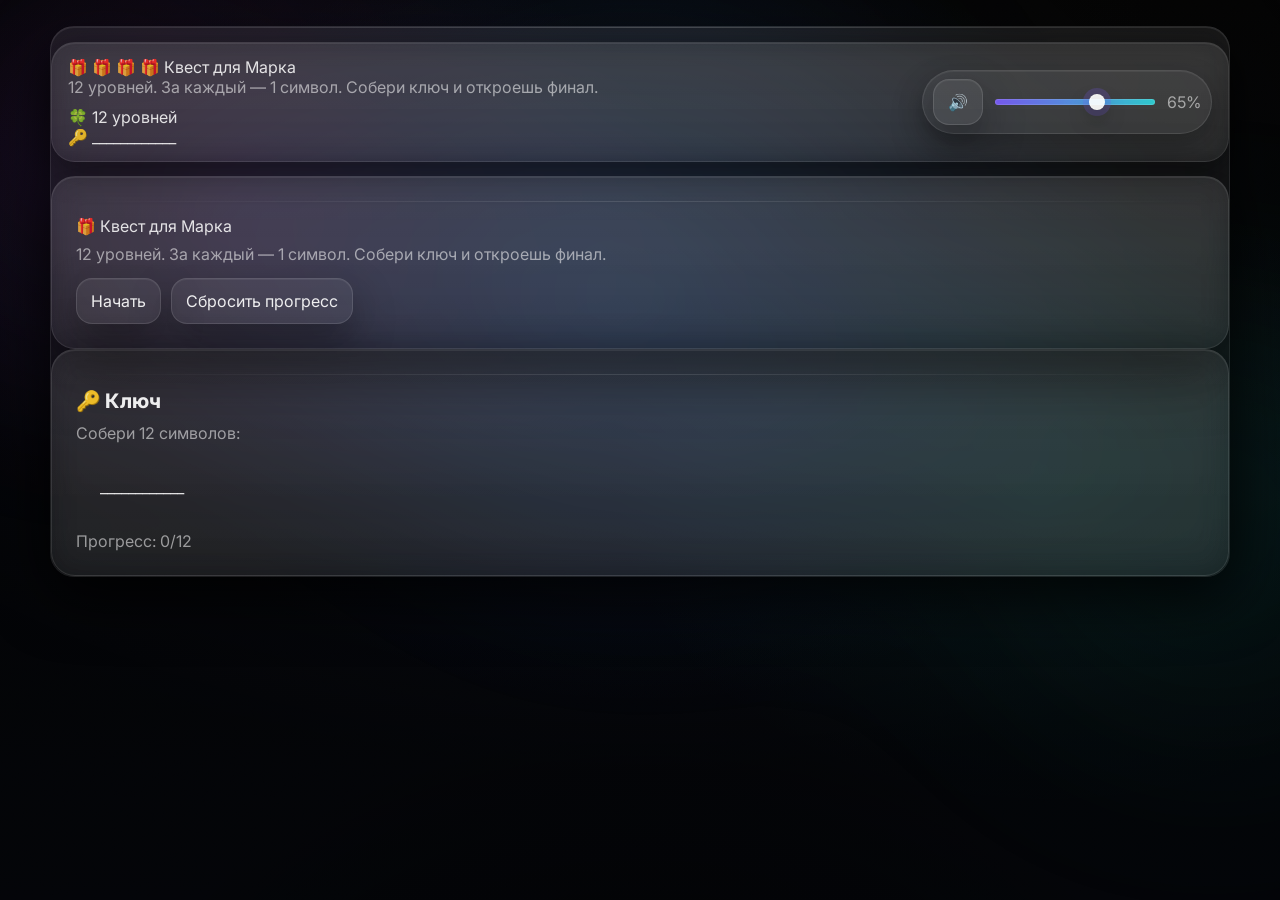
==== docs/index.html @ 975232f4 "123" ====
<!doctype html>
<html lang="ru">
<head>
  <meta charset="utf-8" />
  <meta name="viewport" content="width=device-width, initial-scale=1" />
  <title>Квест для Марка</title>

  <link rel="preconnect" href="https://fonts.gstatic.com" crossorigin>
  <link href="https://fonts.googleapis.com/css2?family=Inter:wght@400;500;600;700;800&display=swap" rel="stylesheet">

  <link rel="stylesheet" href="./game/style.css?v=90" />
</head>

<body>
  <noscript>Нужен JavaScript, чтобы квест работал.</noscript>

  <!-- Background layers -->
  <div class="bg" aria-hidden="true">
    <div class="bg__noise"></div>
    <div class="bg__vignette"></div>
    <div class="bg__glow"></div>
  </div>

  <main class="shell">
    <div id="app"></div>
  </main>

  <!-- IMPORTANT: data.js BEFORE app.js -->
  <script src="./game/data.js?v=90"></script>
  <script src="./game/app.js?v=90"></script>
</body>
</html>
---- docs/game/style.css ----
/* =========================================
   MARK QUEST — Premium UI (Dark cinematic + glass)
   No frameworks. Designed to be resilient to markup differences.
   ========================================= */

/* ---------- CSS Reset (lightweight) ---------- */
*,
*::before,
*::after { box-sizing: border-box; }

html, body { height: 100%; }
body {
  margin: 0;
  font-family: Inter, system-ui, -apple-system, Segoe UI, Roboto, Arial, sans-serif;
  color: rgba(255,255,255,.86);
  background: #070A12;
  -webkit-font-smoothing: antialiased;
  -moz-osx-font-smoothing: grayscale;
}

/* ---------- Theme tokens ---------- */
:root{
  /* background */
  --bg-0:#070A12;
  --bg-1:#0A0F1E;
  --bg-2:#0B1327;

  /* glass */
  --glass: rgba(255,255,255,.06);
  --glass-strong: rgba(255,255,255,.09);
  --stroke: rgba(255,255,255,.12);
  --stroke-soft: rgba(255,255,255,.08);

  /* text */
  --t-1: rgba(255,255,255,.92);
  --t-2: rgba(255,255,255,.70);
  --t-3: rgba(255,255,255,.55);

  /* accents */
  --a-1: #7C5CFF;
  --a-2: #2DE2E6;
  --a-3: #FF4D8D;
  --a-warm:#FFB86B;

  /* shadows */
  --shadow-1: 0 18px 60px rgba(0,0,0,.55);
  --shadow-2: 0 10px 30px rgba(0,0,0,.40);
  --shadow-in: inset 0 1px 0 rgba(255,255,255,.08);

  /* radii & spacing */
  --r-lg: 24px;
  --r-md: 18px;
  --r-sm: 14px;
  --pad: 24px;
  --gap: 18px;

  /* motion */
  --e: cubic-bezier(.2,.85,.2,1);
  --fade: 220ms;
  --slide: 280ms;

  /* cursor aura (filled by JS, fallback center) */
  --mx: 50%;
  --my: 35%;
}

/* ---------- Background layers ---------- */
/* If you already have .bg, .bg__noise, .bg__vignette, .bg__glow — it will look premium. */
.bg{
  position: fixed;
  inset: 0;
  z-index: -2;
  overflow: hidden;
  background:
    radial-gradient(1200px 700px at 20% 10%, rgba(124,92,255,.18), transparent 60%),
    radial-gradient(900px 600px at 80% 25%, rgba(45,226,230,.14), transparent 62%),
    radial-gradient(1100px 700px at 45% 110%, rgba(255,77,141,.10), transparent 55%),
    linear-gradient(180deg, var(--bg-0), var(--bg-2));
}

.bg__glow{
  position: absolute;
  inset: -20%;
  background:
    radial-gradient(900px 650px at var(--mx) var(--my),
      rgba(124,92,255,.22),
      rgba(45,226,230,.11) 35%,
      transparent 65%);
  filter: blur(18px);
  opacity: .75;
  transform: translate3d(0,0,0);
  transition: opacity 200ms var(--e);
}

.bg__vignette{
  position: absolute;
  inset: 0;
  background:
    radial-gradient(1200px 700px at 50% 20%, transparent 35%, rgba(0,0,0,.55) 85%),
    radial-gradient(900px 600px at 50% 120%, rgba(0,0,0,.50), transparent 60%);
  pointer-events: none;
}

.bg__noise{
  position: absolute;
  inset: 0;
  opacity: .07;
  mix-blend-mode: overlay;
  pointer-events: none;
  background-image: url("data:image/svg+xml,%3Csvg xmlns='http://www.w3.org/2000/svg' width='140' height='140'%3E%3Cfilter id='n'%3E%3CfeTurbulence type='fractalNoise' baseFrequency='.9' numOctaves='3' stitchTiles='stitch'/%3E%3C/filter%3E%3Crect width='140' height='140' filter='url(%23n)' opacity='.8'/%3E%3C/svg%3E");
}

/* ---------- Layout helpers ---------- */
a { color: inherit; text-decoration: none; }
img, video { max-width: 100%; display: block; }
button, input, textarea { font: inherit; color: inherit; }

.container, .app, main{
  width: min(1180px, calc(100% - 32px));
  margin: 0 auto;
  padding: 26px 0 36px;
}

/* ---------- Topbar ---------- */
/* Works if you have .topbar or header. */
.topbar, header.topbar, header{
  display: flex;
  align-items: center;
  justify-content: space-between;
  gap: 14px;
  padding: 14px 16px;
  border-radius: var(--r-lg);
  background: linear-gradient(180deg, rgba(255,255,255,.07), rgba(255,255,255,.04));
  border: 1px solid var(--stroke-soft);
  box-shadow: var(--shadow-2), var(--shadow-in);
  backdrop-filter: blur(14px);
  -webkit-backdrop-filter: blur(14px);
}

.brand, .titleblock{
  display: grid;
  gap: 2px;
  min-width: 0;
}

.brand__title, .title, h1{
  margin: 0;
  font-size: 16px;
  letter-spacing: .2px;
  font-weight: 700;
  color: var(--t-1);
  white-space: nowrap;
  overflow: hidden;
  text-overflow: ellipsis;
}

.brand__subtitle, .subtitle{
  margin: 0;
  font-size: 12.5px;
  font-weight: 500;
  color: var(--t-2);
  white-space: nowrap;
  overflow: hidden;
  text-overflow: ellipsis;
}

/* compact volume control right side */
.volume, .audio, .sound, .volume-control{
  display: flex;
  align-items: center;
  gap: 10px;
  padding: 8px 10px;
  border-radius: 999px;
  background: rgba(255,255,255,.05);
  border: 1px solid rgba(255,255,255,.10);
  box-shadow: 0 10px 25px rgba(0,0,0,.25), inset 0 1px 0 rgba(255,255,255,.06);
}

.volume label, .volume .label, .volume-control .label{
  font-size: 12px;
  color: var(--t-3);
}

input[type="range"]{
  -webkit-appearance: none;
  width: 160px;
  height: 18px;
  background: transparent;
  outline: none;
}
input[type="range"]::-webkit-slider-runnable-track{
  height: 6px;
  border-radius: 999px;
  background:
    linear-gradient(90deg, rgba(124,92,255,.9), rgba(45,226,230,.85));
  box-shadow: inset 0 0 0 1px rgba(255,255,255,.12);
}
input[type="range"]::-webkit-slider-thumb{
  -webkit-appearance: none;
  width: 16px; height: 16px;
  margin-top: -5px;
  border-radius: 50%;
  background: rgba(255,255,255,.92);
  box-shadow:
    0 10px 20px rgba(0,0,0,.35),
    0 0 0 6px rgba(124,92,255,.20);
  border: 1px solid rgba(255,255,255,.35);
  transition: transform 140ms var(--e);
}
input[type="range"]:active::-webkit-slider-thumb{ transform: scale(1.06); }

input[type="range"]::-moz-range-track{
  height: 6px; border-radius: 999px;
  background: linear-gradient(90deg, rgba(124,92,255,.9), rgba(45,226,230,.85));
  box-shadow: inset 0 0 0 1px rgba(255,255,255,.12);
}
input[type="range"]::-moz-range-thumb{
  width: 16px; height: 16px; border-radius: 50%;
  background: rgba(255,255,255,.92);
  border: 1px solid rgba(255,255,255,.35);
  box-shadow: 0 10px 20px rgba(0,0,0,.35), 0 0 0 6px rgba(124,92,255,.20);
}

/* ---------- Premium progress bar ---------- */
.progress, .progress-wrap{
  margin-top: 14px;
  padding: 12px 14px;
  border-radius: var(--r-lg);
  background: rgba(255,255,255,.04);
  border: 1px solid rgba(255,255,255,.09);
  backdrop-filter: blur(12px);
  -webkit-backdrop-filter: blur(12px);
  box-shadow: 0 18px 50px rgba(0,0,0,.35);
}

.progress__row, .progress-row{
  display: flex;
  justify-content: space-between;
  align-items: center;
  gap: 12px;
  margin-bottom: 10px;
}
.progress__label, .progress-label{
  font-size: 12.5px;
  color: var(--t-2);
  font-weight: 600;
}
.progress__meta, .progress-meta{
  font-size: 12px;
  color: var(--t-3);
}

.progress__bar, .bar, .progressbar{
  height: 12px;
  border-radius: 999px;
  background: rgba(255,255,255,.06);
  border: 1px solid rgba(255,255,255,.10);
  overflow: hidden;
  position: relative;
  box-shadow: inset 0 1px 0 rgba(255,255,255,.06);
}

/* if your JS sets width on .progress__fill / .fill — it will glow */
.progress__fill, .fill, .progressbar > span{
  height: 100%;
  width: 0%;
  border-radius: 999px;
  background: linear-gradient(90deg, rgba(124,92,255,.95), rgba(45,226,230,.90), rgba(255,77,141,.75));
  box-shadow: 0 10px 28px rgba(124,92,255,.25);
  position: relative;
  transition: width 420ms var(--e);
}
.progress__fill::after, .fill::after, .progressbar > span::after{
  content:"";
  position: absolute;
  inset: -40% -25%;
  background:
    radial-gradient(260px 40px at 30% 50%, rgba(255,255,255,.35), transparent 70%),
    linear-gradient(90deg, transparent, rgba(255,255,255,.22), transparent);
  transform: translateX(-35%);
  animation: shimmer 2.4s var(--e) infinite;
  opacity: .55;
}
@keyframes shimmer{
  0%{ transform: translateX(-55%); }
  60%{ transform: translateX(55%); }
  100%{ transform: translateX(55%); }
}

/* ---------- Main grid ---------- */
.grid, .layout, .content{
  margin-top: 18px;
  display: grid;
  grid-template-columns: 1.6fr .9fr;
  gap: var(--gap);
  align-items: start;
}

/* mobile stack */
@media (max-width: 900px){
  .grid, .layout, .content{
    grid-template-columns: 1fr;
  }
  input[type="range"]{ width: 140px; }
}

/* ---------- Glass cards ---------- */
.card, .panel, .box, .screen, section, article{
  border-radius: var(--r-lg);
  background: linear-gradient(180deg, rgba(255,255,255,.08), rgba(255,255,255,.04));
  border: 1px solid rgba(255,255,255,.10);
  box-shadow: var(--shadow-1), var(--shadow-in);
  backdrop-filter: blur(16px);
  -webkit-backdrop-filter: blur(16px);
}

.card{ padding: var(--pad); }
.panel{ padding: var(--pad); }
.box{ padding: var(--pad); }

/* subtle top highlight line */
.card::before, .panel::before, .box::before, .screen::before{
  content:"";
  display:block;
  height: 1px;
  width: 100%;
  border-radius: 999px;
  background: linear-gradient(90deg, transparent, rgba(255,255,255,.22), transparent);
  opacity: .55;
  margin-bottom: 14px;
}

/* ---------- Typography ---------- */
h2, .h2{
  margin: 0 0 10px;
  font-size: 20px;
  letter-spacing: .2px;
  font-weight: 750;
  color: var(--t-1);
}
h3, .h3{
  margin: 0 0 10px;
  font-size: 16px;
  letter-spacing: .15px;
  font-weight: 700;
  color: var(--t-1);
}
p, .text, .desc, .description{
  margin: 0 0 12px;
  color: var(--t-2);
  line-height: 1.55;
  font-size: 14px;
}
small, .muted{
  color: var(--t-3);
}

/* Ensure task description is visually on top */
.task-desc, .level-desc, .question, .prompt{
  margin-bottom: 16px;
}

/* ---------- Inputs ---------- */
input[type="text"],
input[type="password"],
input[type="email"],
textarea{
  width: 100%;
  border-radius: 14px;
  padding: 12px 14px;
  background: rgba(0,0,0,.25);
  border: 1px solid rgba(255,255,255,.12);
  outline: none;
  box-shadow: inset 0 1px 0 rgba(255,255,255,.06);
  color: var(--t-1);
  transition: border-color 160ms var(--e), transform 160ms var(--e), box-shadow 160ms var(--e);
}
textarea{ min-height: 110px; resize: vertical; }

input::placeholder, textarea::placeholder{ color: rgba(255,255,255,.40); }

input:focus, textarea:focus{
  border-color: rgba(124,92,255,.55);
  box-shadow:
    0 0 0 4px rgba(124,92,255,.14),
    inset 0 1px 0 rgba(255,255,255,.06);
}

/* ---------- Buttons ---------- */
button, .btn, .button{
  border: 0;
  cursor: pointer;
  user-select: none;
  border-radius: 16px;
  padding: 12px 14px;
  background: rgba(255,255,255,.06);
  color: var(--t-1);
  border: 1px solid rgba(255,255,255,.12);
  box-shadow: 0 18px 40px rgba(0,0,0,.35), inset 0 1px 0 rgba(255,255,255,.06);
  transition: transform 140ms var(--e), box-shadow 180ms var(--e), border-color 180ms var(--e), background 180ms var(--e);
}

button:hover, .btn:hover, .button:hover{
  transform: translateY(-1px);
  border-color: rgba(255,255,255,.18);
  box-shadow:
    0 22px 55px rgba(0,0,0,.42),
    0 0 0 6px rgba(45,226,230,.07),
    inset 0 1px 0 rgba(255,255,255,.07);
}

button:active, .btn:active, .button:active{
  transform: translateY(0px) scale(.99);
  box-shadow: 0 16px 38px rgba(0,0,0,.35), inset 0 1px 0 rgba(255,255,255,.05);
}

.btn-primary, button.primary, .primary{
  background: linear-gradient(90deg, rgba(124,92,255,.95), rgba(45,226,230,.85));
  border-color: rgba(255,255,255,.16);
  box-shadow:
    0 24px 55px rgba(124,92,255,.20),
    0 18px 45px rgba(0,0,0,.40),
    inset 0 1px 0 rgba(255,255,255,.10);
}
.btn-primary:hover, button.primary:hover, .primary:hover{
  box-shadow:
    0 26px 70px rgba(124,92,255,.24),
    0 0 0 7px rgba(124,92,255,.10),
    inset 0 1px 0 rgba(255,255,255,.11);
}

.btn-danger, .danger{
  background: rgba(255,77,141,.16);
  border-color: rgba(255,77,141,.30);
}

.btn-ghost, .ghost{
  background: transparent;
  border-color: rgba(255,255,255,.12);
}

/* Button groups / answer options */
.options, .answers, .choices{
  display: grid;
  gap: 10px;
  margin-top: 12px;
}
@media (min-width: 901px){
  .options.cols-2, .answers.cols-2, .choices.cols-2{ grid-template-columns: 1fr 1fr; }
}

/* ---------- Key card (right on desktop, bottom on mobile) ---------- */
.key, .keycard, .key-card, aside{
  padding: var(--pad);
}

.key__title, .key-title{
  display:flex;
  align-items:center;
  justify-content:space-between;
  gap: 10px;
  margin: 0 0 10px;
}

.key__value, .key-value, .keycode{
  font-family: ui-monospace, SFMono-Regular, Menlo, Monaco, Consolas, "Liberation Mono", monospace;
  letter-spacing: .25em;
  font-weight: 800;
  font-size: 18px;
  color: rgba(255,255,255,.88);
  padding: 14px 14px;
  border-radius: 16px;
  background: rgba(0,0,0,.22);
  border: 1px solid rgba(255,255,255,.10);
  box-shadow: inset 0 1px 0 rgba(255,255,255,.06);
  overflow-wrap: anywhere;
}

.key__hint, .key-hint{
  margin-top: 10px;
  color: var(--t-3);
  font-size: 12.5px;
  line-height: 1.5;
}

/* ---------- Video level card ---------- */
.video-wrap, .video-card, .video-level, .player{
  padding: var(--pad);
}

video{
  width: 100%;
  border-radius: 18px;
  background: rgba(0,0,0,.35);
  border: 1px solid rgba(255,255,255,.10);
  box-shadow: 0 22px 60px rgba(0,0,0,.55);
  outline: none;
}

/* Nice “frame” around embedded player */
.video-frame{
  border-radius: 22px;
  padding: 12px;
  background:
    linear-gradient(180deg, rgba(255,255,255,.08), rgba(255,255,255,.04));
  border: 1px solid rgba(255,255,255,.10);
  box-shadow: 0 26px 70px rgba(0,0,0,.55), inset 0 1px 0 rgba(255,255,255,.08);
}
.video-frame video{ border-radius: 16px; }

/* ---------- Screen transitions (fade + slide) ---------- */
/*
  Recommended: put current level content inside an element with class .screen (or add it).
  When switching, toggle:
  - add .is-leaving to current screen
  - add .is-entering to next screen (remove after render)
*/
.screen{
  will-change: transform, opacity, filter;
  transform: translateY(0);
  opacity: 1;
  filter: blur(0px);
  transition:
    opacity var(--fade) var(--e),
    transform var(--slide) var(--e),
    filter var(--fade) var(--e);
}

.screen.is-leaving{
  opacity: 0;
  transform: translateY(8px);
  filter: blur(6px);
  pointer-events: none;
}

.screen.is-entering{
  opacity: 0;
  transform: translateY(10px);
  filter: blur(7px);
}

.screen.is-entering.is-ready{
  opacity: 1;
  transform: translateY(0);
  filter: blur(0);
}

/* ---------- Inline toasts / errors ---------- */
.error, .wrong, .alert-error{
  margin-top: 12px;
  padding: 12px 14px;
  border-radius: 16px;
  background: rgba(255,77,141,.12);
  border: 1px solid rgba(255,77,141,.28);
  color: rgba(255,255,255,.86);
}

.success, .ok, .alert-ok{
  margin-top: 12px;
  padding: 12px 14px;
  border-radius: 16px;
  background: rgba(45,226,230,.10);
  border: 1px solid rgba(45,226,230,.22);
  color: rgba(255,255,255,.86);
}

/* ---------- Footer-ish small text ---------- */
.footer, .note{
  margin-top: 14px;
  color: var(--t-3);
  font-size: 12px;
}

/* ---------- Accessibility: reduced motion ---------- */
@media (prefers-reduced-motion: reduce){
  * { animation: none !important; transition: none !important; scroll-behavior: auto !important; }
  .bg__glow{ opacity: .55; }
}

/* ---------- Small polish: focus rings ---------- */
:focus-visible{
  outline: none;
  box-shadow: 0 0 0 4px rgba(124,92,255,.18);
  border-radius: 12px;
}

/* ---------- Mobile tightening ---------- */
@media (max-width: 520px){
  .container, .app, main{
    width: min(1180px, calc(100% - 22px));
    padding: 18px 0 28px;
  }
  .topbar, header.topbar, header{
    padding: 12px 12px;
  }
  .card, .panel, .box{ padding: 18px; }
  .key__value, .key-value, .keycode{ font-size: 16px; letter-spacing: .22em; }
  input[type="range"]{ width: 120px; }
}
/* === STATIC aura (no mouse follow) === */
:root{
  /* можно вообще удалить --mx/--my если где-то были */
  --mx: 50%;
  --my: 35%;
}

.bg__glow{
  position: absolute;
  inset: -20%;
  /* статичные “пятна” как в фигме: blue/purple/teal */
  background:
    radial-gradient(600px 600px at 50% 35%, rgba(59,130,246,.22), transparent 60%),
    radial-gradient(520px 520px at 20% 25%, rgba(168,85,247,.14), transparent 62%),
    radial-gradient(520px 520px at 82% 55%, rgba(45,212,191,.14), transparent 62%);
  filter: blur(120px);
  opacity: .65;
  transform: translate3d(0,0,0);
  transition: opacity 200ms ease;
}
body{ background:#050505; }
.bg{
  background:
    radial-gradient(900px 650px at 50% 35%, rgba(59,130,246,.12), transparent 60%),
    radial-gradient(700px 500px at 20% 25%, rgba(168,85,247,.10), transparent 62%),
    radial-gradient(700px 500px at 82% 55%, rgba(45,212,191,.10), transparent 62%),
    linear-gradient(180deg, #050505, #070A12);
}
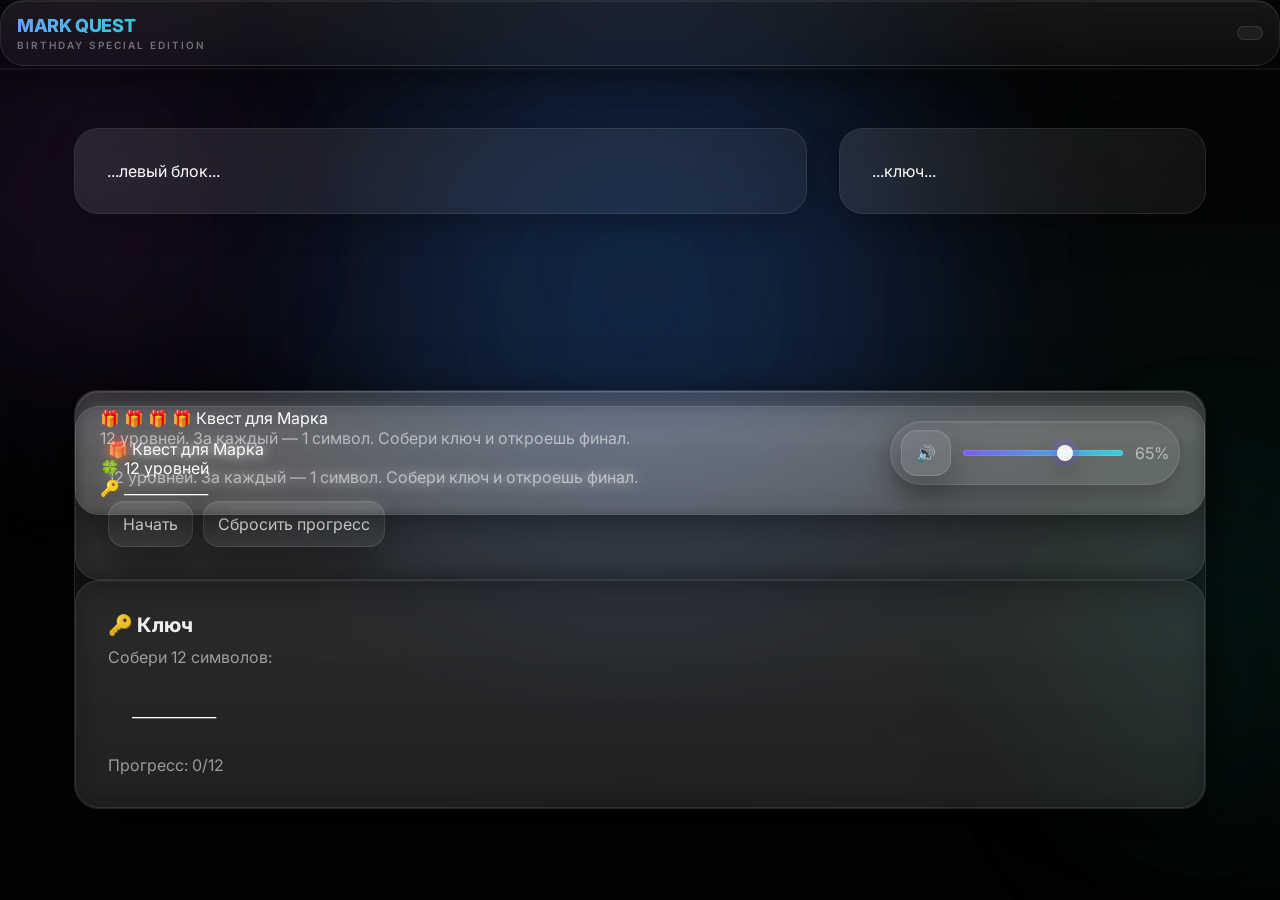
==== commit 24153294: "3" ====
--- a/docs/index.html
+++ b/docs/index.html
@@ -13,10 +13,36 @@
 
 <body>
   <noscript>Нужен JavaScript, чтобы квест работал.</noscript>
+  
+  <header class="topbar">
+  <div class="brand">
+    <div class="brand-title">MARK QUEST</div>
+    <div class="brand-subtitle">Birthday Special Edition</div>
+  </div>
+
+  <div class="volume-pill">
+    <!-- твоя кнопка mute -->
+    <!-- твой range -->
+  </div>
+</header>
+
+<div class="progress-line">
+  <div class="fill" style="width: 0%"></div>
+</div>
+
+
+<main>
+  <div class="layout-grid">
+    <section class="glass-card"> ...левый блок... </section>
+    <aside class="glass-card"> ...ключ... </aside>
+  </div>
+</main>
+
 
   <!-- Background layers -->
   <div class="bg" aria-hidden="true">
     <div class="bg__noise"></div>
+	<div class="bg" aria-hidden="true"></div>
     <div class="bg__vignette"></div>
     <div class="bg__glow"></div>
   </div>
@@ -30,3 +56,4 @@
   <script src="./game/app.js?v=90"></script>
 </body>
 </html>
+
--- a/docs/game/style.css
+++ b/docs/game/style.css
@@ -625,3 +625,274 @@
     radial-gradient(700px 500px at 82% 55%, rgba(45,212,191,.10), transparent 62%),
     linear-gradient(180deg, #050505, #070A12);
 }
+/* ================================
+   FIGMA ZIP LOOK (exact vibe)
+   Static aura + fixed topbar + glass cards
+   ================================ */
+
+:root{
+  --bg:#050505;
+  --w05: rgba(255,255,255,.05);
+  --w10: rgba(255,255,255,.10);
+  --w20: rgba(255,255,255,.20);
+  --txt40: rgba(255,255,255,.40);
+  --txt60: rgba(255,255,255,.60);
+
+  --blue: rgba(59,130,246,1);   /* #3b82f6 */
+  --teal: rgba(45,212,191,1);   /* #2dd4bf */
+  --purple: rgba(168,85,247,1); /* #a855f7 */
+}
+
+html, body{ height:100%; }
+body{
+  margin:0;
+  font-family: Inter, system-ui, -apple-system, Segoe UI, Roboto, Arial, sans-serif;
+  background: var(--bg);
+  color:#fff;
+}
+
+/* --- Static Aura Background (NO mouse follow) --- */
+.bg, .aura-bg{
+  position: fixed;
+  inset: 0;
+  z-index: -10;
+  overflow: hidden;
+  background: var(--bg);
+}
+
+.bg::before, .aura-bg::before{
+  content:"";
+  position:absolute;
+  left:50%;
+  top:35%;
+  width:600px;
+  height:600px;
+  border-radius:9999px;
+  transform: translate(-50%,-50%);
+  background: rgba(59,130,246,.20);
+  filter: blur(120px);
+  opacity:.50;
+}
+
+.bg::after, .aura-bg::after{
+  content:"";
+  position:absolute;
+  inset:0;
+  background:
+    radial-gradient(380px 380px at 0% 25%, rgba(168,85,247,.10), transparent 65%),
+    radial-gradient(380px 380px at 100% 75%, rgba(45,212,191,.10), transparent 65%);
+  filter: blur(100px);
+}
+
+/* --- Fixed Topbar like ZIP --- */
+.topbar{
+  position: fixed;
+  top:0; left:0; right:0;
+  z-index: 50;
+  padding: 16px 24px;
+  display:flex;
+  align-items:center;
+  justify-content:space-between;
+  backdrop-filter: blur(6px);
+  -webkit-backdrop-filter: blur(6px);
+  border-bottom: 1px solid rgba(255,255,255,.05);
+}
+
+.brand{
+  display:flex;
+  flex-direction:column;
+  gap:3px;
+}
+
+.brand-title{
+  font-size: 18px;
+  font-weight: 800;
+  letter-spacing: -0.02em;
+  background: linear-gradient(90deg, rgba(96,165,250,1), rgba(45,212,191,1));
+  -webkit-background-clip:text;
+  background-clip:text;
+  color: transparent;
+}
+
+.brand-subtitle{
+  font-size: 10px;
+  text-transform: uppercase;
+  letter-spacing: .2em;
+  font-weight: 600;
+  color: var(--txt40);
+}
+
+/* volume pill */
+.volume-pill{
+  display:flex;
+  align-items:center;
+  gap:12px;
+  padding: 6px 12px;
+  border-radius: 9999px;
+  background: var(--w05);
+  border: 1px solid var(--w10);
+}
+
+.volume-pill button{
+  background: transparent;
+  border:0;
+  color:#fff;
+  opacity:.85;
+  cursor:pointer;
+  transition: color 180ms ease, opacity 180ms ease;
+}
+.volume-pill button:hover{ color: rgba(96,165,250,1); opacity:1; }
+
+.volume-pill input[type="range"]{
+  width: 64px;
+  height: 4px;
+  appearance: none;
+  background: rgba(255,255,255,.20);
+  border-radius: 999px;
+  outline: none;
+}
+.volume-pill input[type="range"]::-webkit-slider-thumb{
+  appearance:none;
+  width: 12px; height: 12px;
+  border-radius: 50%;
+  background: rgba(59,130,246,1);
+  cursor:pointer;
+}
+.volume-pill input[type="range"]::-moz-range-thumb{
+  width: 12px; height: 12px;
+  border-radius: 50%;
+  background: rgba(59,130,246,1);
+  border:0;
+  cursor:pointer;
+}
+
+/* --- Thin Progress Line like ZIP --- */
+.progress-line{
+  position: fixed;
+  top: 68px; left:0; right:0;
+  z-index: 50;
+  height: 2px;
+  background: rgba(255,255,255,.05);
+  overflow:hidden;
+}
+.progress-line .fill{
+  height: 100%;
+  width: 0%;
+  background: linear-gradient(90deg, rgba(59,130,246,1), rgba(45,212,191,1), rgba(168,85,247,1));
+  position: relative;
+  transition: width 450ms ease;
+}
+.progress-line .fill::after{
+  content:"";
+  position:absolute;
+  inset:0;
+  background: rgba(255,255,255,.30);
+  animation: pulse 1.2s ease-in-out infinite;
+  opacity:.35;
+}
+@keyframes pulse{
+  0%,100%{ opacity:.20; }
+  50%{ opacity:.45; }
+}
+
+/* --- Main spacing like ZIP --- */
+main, .main{
+  padding-top: 128px; /* pt-32 */
+  padding-bottom: 48px;
+  padding-left: 24px;
+  padding-right: 24px;
+  max-width: 1280px; /* max-w-7xl */
+  margin: 0 auto;
+}
+
+/* --- Layout grid like ZIP (1 col -> 3 cols) --- */
+.layout-grid{
+  display:grid;
+  grid-template-columns: 1fr;
+  gap: 32px;
+}
+@media (min-width: 1024px){
+  .layout-grid{ grid-template-columns: 2fr 1fr; }
+}
+
+/* --- GlassCard exact --- */
+.glass-card, .card{
+  position: relative;
+  overflow: hidden;
+  border-radius: 24px; /* rounded-2xl */
+  border: 1px solid rgba(255,255,255,.10);
+  background: rgba(255,255,255,.05);
+  backdrop-filter: blur(12px);
+  -webkit-backdrop-filter: blur(12px);
+  box-shadow: 0 8px 32px 0 rgba(0,0,0,.30);
+  padding: 32px;
+}
+.glass-card::before, .card::before{
+  content:"";
+  position:absolute;
+  inset:0;
+  background: linear-gradient(135deg, rgba(255,255,255,.05), transparent);
+  pointer-events:none;
+}
+.glass-card > * , .card > *{ position: relative; z-index:1; }
+
+/* --- Title chips / dots row --- */
+.level-kicker{
+  font-size: 12px;
+  font-weight: 700;
+  letter-spacing: .2em;
+  text-transform: uppercase;
+  color: rgba(96,165,250,1);
+}
+.dots{
+  display:flex;
+  gap:4px;
+}
+.dots .dot{
+  width:6px; height:6px;
+  border-radius: 999px;
+  background: rgba(255,255,255,.10);
+}
+.dots .dot.is-active{ background: rgba(59,130,246,1); }
+
+/* --- ZIP button style (white, premium) --- */
+.btn-white{
+  position: relative;
+  padding: 16px 32px;
+  border-radius: 20px;
+  background: #fff;
+  color: #000;
+  font-weight: 800;
+  border: 0;
+  cursor: pointer;
+  overflow:hidden;
+  transition: transform 160ms ease, box-shadow 160ms ease;
+  box-shadow: 0 20px 40px -15px rgba(255,255,255,.30);
+}
+.btn-white:hover{ transform: scale(1.05); }
+.btn-white:active{ transform: scale(.95); }
+.btn-white::after{
+  content:"";
+  position:absolute; inset:0;
+  background: linear-gradient(90deg, rgba(219,234,254,1), rgba(255,255,255,1));
+  opacity: 0;
+  transition: opacity 160ms ease;
+}
+.btn-white:hover::after{ opacity: 1; }
+.btn-white > span{ position: relative; z-index: 1; }
+
+/* --- Video frame vibe --- */
+.video-box{
+  position: relative;
+  aspect-ratio: 16/9;
+  border-radius: 12px;
+  overflow: hidden;
+  background: rgba(0,0,0,.40);
+  border: 1px solid rgba(255,255,255,.05);
+}
+.video-box video{
+  width:100%;
+  height:100%;
+  display:block;
+  outline:none;
+}
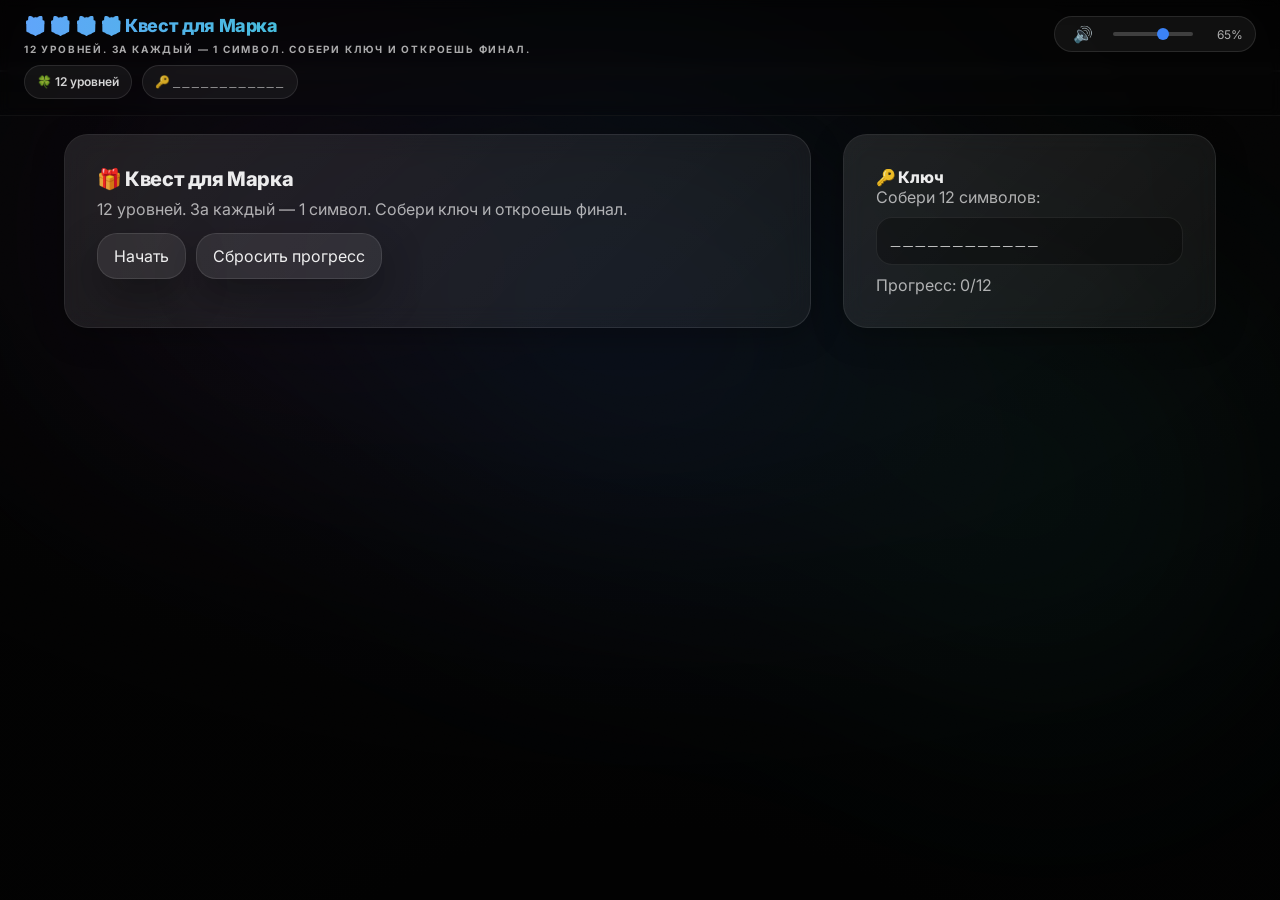
==== commit d5373e30: "54" ====
--- a/docs/index.html
+++ b/docs/index.html
@@ -8,41 +8,16 @@
   <link rel="preconnect" href="https://fonts.gstatic.com" crossorigin>
   <link href="https://fonts.googleapis.com/css2?family=Inter:wght@400;500;600;700;800&display=swap" rel="stylesheet">
 
-  <link rel="stylesheet" href="./game/style.css?v=90" />
+  <!-- bump version to bust cache -->
+  <link rel="stylesheet" href="./game/style.css?v=91" />
 </head>
 
 <body>
   <noscript>Нужен JavaScript, чтобы квест работал.</noscript>
-  
-  <header class="topbar">
-  <div class="brand">
-    <div class="brand-title">MARK QUEST</div>
-    <div class="brand-subtitle">Birthday Special Edition</div>
-  </div>
-
-  <div class="volume-pill">
-    <!-- твоя кнопка mute -->
-    <!-- твой range -->
-  </div>
-</header>
-
-<div class="progress-line">
-  <div class="fill" style="width: 0%"></div>
-</div>
-
-
-<main>
-  <div class="layout-grid">
-    <section class="glass-card"> ...левый блок... </section>
-    <aside class="glass-card"> ...ключ... </aside>
-  </div>
-</main>
-
 
   <!-- Background layers -->
   <div class="bg" aria-hidden="true">
     <div class="bg__noise"></div>
-	<div class="bg" aria-hidden="true"></div>
     <div class="bg__vignette"></div>
     <div class="bg__glow"></div>
   </div>
@@ -52,8 +27,7 @@
   </main>
 
   <!-- IMPORTANT: data.js BEFORE app.js -->
-  <script src="./game/data.js?v=90"></script>
-  <script src="./game/app.js?v=90"></script>
+  <script src="./game/data.js?v=91"></script>
+  <script src="./game/app.js?v=91"></script>
 </body>
 </html>
-
--- a/docs/game/style.css
+++ b/docs/game/style.css
@@ -1,658 +1,53 @@
 /* =========================================
-   MARK QUEST — Premium UI (Dark cinematic + glass)
-   No frameworks. Designed to be resilient to markup differences.
+   MARK QUEST — FIGMA ZIP LOOK (STATIC)
+   Vanilla CSS for your REAL DOM from app.js:
+   .topbar .brandTitle .brandSub .audio .progressBar .progressFill
+   .grid2 .card .keyCard .btn .options .optBtn .videoWrap ...
    ========================================= */
 
-/* ---------- CSS Reset (lightweight) ---------- */
 *,
 *::before,
 *::after { box-sizing: border-box; }
 
 html, body { height: 100%; }
-body {
+
+:root{
+  --bg: #050505;
+
+  --w05: rgba(255,255,255,.05);
+  --w08: rgba(255,255,255,.08);
+  --w10: rgba(255,255,255,.10);
+  --w20: rgba(255,255,255,.20);
+
+  --txt1: rgba(255,255,255,.92);
+  --txt2: rgba(255,255,255,.66);
+  --txt3: rgba(255,255,255,.42);
+
+  --blue: rgba(96,165,250,1);   /* figma vibe */
+  --teal: rgba(45,212,191,1);
+  --purple: rgba(168,85,247,1);
+
+  --r: 24px;
+  --r2: 18px;
+
+  --shadow: 0 8px 32px rgba(0,0,0,.30);
+}
+
+body{
   margin: 0;
   font-family: Inter, system-ui, -apple-system, Segoe UI, Roboto, Arial, sans-serif;
-  color: rgba(255,255,255,.86);
-  background: #070A12;
+  background: var(--bg);
+  color: var(--txt1);
   -webkit-font-smoothing: antialiased;
   -moz-osx-font-smoothing: grayscale;
 }
 
-/* ---------- Theme tokens ---------- */
-:root{
-  /* background */
-  --bg-0:#070A12;
-  --bg-1:#0A0F1E;
-  --bg-2:#0B1327;
-
-  /* glass */
-  --glass: rgba(255,255,255,.06);
-  --glass-strong: rgba(255,255,255,.09);
-  --stroke: rgba(255,255,255,.12);
-  --stroke-soft: rgba(255,255,255,.08);
-
-  /* text */
-  --t-1: rgba(255,255,255,.92);
-  --t-2: rgba(255,255,255,.70);
-  --t-3: rgba(255,255,255,.55);
-
-  /* accents */
-  --a-1: #7C5CFF;
-  --a-2: #2DE2E6;
-  --a-3: #FF4D8D;
-  --a-warm:#FFB86B;
-
-  /* shadows */
-  --shadow-1: 0 18px 60px rgba(0,0,0,.55);
-  --shadow-2: 0 10px 30px rgba(0,0,0,.40);
-  --shadow-in: inset 0 1px 0 rgba(255,255,255,.08);
-
-  /* radii & spacing */
-  --r-lg: 24px;
-  --r-md: 18px;
-  --r-sm: 14px;
-  --pad: 24px;
-  --gap: 18px;
-
-  /* motion */
-  --e: cubic-bezier(.2,.85,.2,1);
-  --fade: 220ms;
-  --slide: 280ms;
-
-  /* cursor aura (filled by JS, fallback center) */
-  --mx: 50%;
-  --my: 35%;
-}
-
-/* ---------- Background layers ---------- */
-/* If you already have .bg, .bg__noise, .bg__vignette, .bg__glow — it will look premium. */
+a{ color: inherit; text-decoration: none; }
+img, video{ max-width:100%; display:block; }
+button, input{ font: inherit; color: inherit; }
+
+/* ---------- STATIC AURA BACKGROUND (no mouse follow) ---------- */
 .bg{
-  position: fixed;
-  inset: 0;
-  z-index: -2;
-  overflow: hidden;
-  background:
-    radial-gradient(1200px 700px at 20% 10%, rgba(124,92,255,.18), transparent 60%),
-    radial-gradient(900px 600px at 80% 25%, rgba(45,226,230,.14), transparent 62%),
-    radial-gradient(1100px 700px at 45% 110%, rgba(255,77,141,.10), transparent 55%),
-    linear-gradient(180deg, var(--bg-0), var(--bg-2));
-}
-
-.bg__glow{
-  position: absolute;
-  inset: -20%;
-  background:
-    radial-gradient(900px 650px at var(--mx) var(--my),
-      rgba(124,92,255,.22),
-      rgba(45,226,230,.11) 35%,
-      transparent 65%);
-  filter: blur(18px);
-  opacity: .75;
-  transform: translate3d(0,0,0);
-  transition: opacity 200ms var(--e);
-}
-
-.bg__vignette{
-  position: absolute;
-  inset: 0;
-  background:
-    radial-gradient(1200px 700px at 50% 20%, transparent 35%, rgba(0,0,0,.55) 85%),
-    radial-gradient(900px 600px at 50% 120%, rgba(0,0,0,.50), transparent 60%);
-  pointer-events: none;
-}
-
-.bg__noise{
-  position: absolute;
-  inset: 0;
-  opacity: .07;
-  mix-blend-mode: overlay;
-  pointer-events: none;
-  background-image: url("data:image/svg+xml,%3Csvg xmlns='http://www.w3.org/2000/svg' width='140' height='140'%3E%3Cfilter id='n'%3E%3CfeTurbulence type='fractalNoise' baseFrequency='.9' numOctaves='3' stitchTiles='stitch'/%3E%3C/filter%3E%3Crect width='140' height='140' filter='url(%23n)' opacity='.8'/%3E%3C/svg%3E");
-}
-
-/* ---------- Layout helpers ---------- */
-a { color: inherit; text-decoration: none; }
-img, video { max-width: 100%; display: block; }
-button, input, textarea { font: inherit; color: inherit; }
-
-.container, .app, main{
-  width: min(1180px, calc(100% - 32px));
-  margin: 0 auto;
-  padding: 26px 0 36px;
-}
-
-/* ---------- Topbar ---------- */
-/* Works if you have .topbar or header. */
-.topbar, header.topbar, header{
-  display: flex;
-  align-items: center;
-  justify-content: space-between;
-  gap: 14px;
-  padding: 14px 16px;
-  border-radius: var(--r-lg);
-  background: linear-gradient(180deg, rgba(255,255,255,.07), rgba(255,255,255,.04));
-  border: 1px solid var(--stroke-soft);
-  box-shadow: var(--shadow-2), var(--shadow-in);
-  backdrop-filter: blur(14px);
-  -webkit-backdrop-filter: blur(14px);
-}
-
-.brand, .titleblock{
-  display: grid;
-  gap: 2px;
-  min-width: 0;
-}
-
-.brand__title, .title, h1{
-  margin: 0;
-  font-size: 16px;
-  letter-spacing: .2px;
-  font-weight: 700;
-  color: var(--t-1);
-  white-space: nowrap;
-  overflow: hidden;
-  text-overflow: ellipsis;
-}
-
-.brand__subtitle, .subtitle{
-  margin: 0;
-  font-size: 12.5px;
-  font-weight: 500;
-  color: var(--t-2);
-  white-space: nowrap;
-  overflow: hidden;
-  text-overflow: ellipsis;
-}
-
-/* compact volume control right side */
-.volume, .audio, .sound, .volume-control{
-  display: flex;
-  align-items: center;
-  gap: 10px;
-  padding: 8px 10px;
-  border-radius: 999px;
-  background: rgba(255,255,255,.05);
-  border: 1px solid rgba(255,255,255,.10);
-  box-shadow: 0 10px 25px rgba(0,0,0,.25), inset 0 1px 0 rgba(255,255,255,.06);
-}
-
-.volume label, .volume .label, .volume-control .label{
-  font-size: 12px;
-  color: var(--t-3);
-}
-
-input[type="range"]{
-  -webkit-appearance: none;
-  width: 160px;
-  height: 18px;
-  background: transparent;
-  outline: none;
-}
-input[type="range"]::-webkit-slider-runnable-track{
-  height: 6px;
-  border-radius: 999px;
-  background:
-    linear-gradient(90deg, rgba(124,92,255,.9), rgba(45,226,230,.85));
-  box-shadow: inset 0 0 0 1px rgba(255,255,255,.12);
-}
-input[type="range"]::-webkit-slider-thumb{
-  -webkit-appearance: none;
-  width: 16px; height: 16px;
-  margin-top: -5px;
-  border-radius: 50%;
-  background: rgba(255,255,255,.92);
-  box-shadow:
-    0 10px 20px rgba(0,0,0,.35),
-    0 0 0 6px rgba(124,92,255,.20);
-  border: 1px solid rgba(255,255,255,.35);
-  transition: transform 140ms var(--e);
-}
-input[type="range"]:active::-webkit-slider-thumb{ transform: scale(1.06); }
-
-input[type="range"]::-moz-range-track{
-  height: 6px; border-radius: 999px;
-  background: linear-gradient(90deg, rgba(124,92,255,.9), rgba(45,226,230,.85));
-  box-shadow: inset 0 0 0 1px rgba(255,255,255,.12);
-}
-input[type="range"]::-moz-range-thumb{
-  width: 16px; height: 16px; border-radius: 50%;
-  background: rgba(255,255,255,.92);
-  border: 1px solid rgba(255,255,255,.35);
-  box-shadow: 0 10px 20px rgba(0,0,0,.35), 0 0 0 6px rgba(124,92,255,.20);
-}
-
-/* ---------- Premium progress bar ---------- */
-.progress, .progress-wrap{
-  margin-top: 14px;
-  padding: 12px 14px;
-  border-radius: var(--r-lg);
-  background: rgba(255,255,255,.04);
-  border: 1px solid rgba(255,255,255,.09);
-  backdrop-filter: blur(12px);
-  -webkit-backdrop-filter: blur(12px);
-  box-shadow: 0 18px 50px rgba(0,0,0,.35);
-}
-
-.progress__row, .progress-row{
-  display: flex;
-  justify-content: space-between;
-  align-items: center;
-  gap: 12px;
-  margin-bottom: 10px;
-}
-.progress__label, .progress-label{
-  font-size: 12.5px;
-  color: var(--t-2);
-  font-weight: 600;
-}
-.progress__meta, .progress-meta{
-  font-size: 12px;
-  color: var(--t-3);
-}
-
-.progress__bar, .bar, .progressbar{
-  height: 12px;
-  border-radius: 999px;
-  background: rgba(255,255,255,.06);
-  border: 1px solid rgba(255,255,255,.10);
-  overflow: hidden;
-  position: relative;
-  box-shadow: inset 0 1px 0 rgba(255,255,255,.06);
-}
-
-/* if your JS sets width on .progress__fill / .fill — it will glow */
-.progress__fill, .fill, .progressbar > span{
-  height: 100%;
-  width: 0%;
-  border-radius: 999px;
-  background: linear-gradient(90deg, rgba(124,92,255,.95), rgba(45,226,230,.90), rgba(255,77,141,.75));
-  box-shadow: 0 10px 28px rgba(124,92,255,.25);
-  position: relative;
-  transition: width 420ms var(--e);
-}
-.progress__fill::after, .fill::after, .progressbar > span::after{
-  content:"";
-  position: absolute;
-  inset: -40% -25%;
-  background:
-    radial-gradient(260px 40px at 30% 50%, rgba(255,255,255,.35), transparent 70%),
-    linear-gradient(90deg, transparent, rgba(255,255,255,.22), transparent);
-  transform: translateX(-35%);
-  animation: shimmer 2.4s var(--e) infinite;
-  opacity: .55;
-}
-@keyframes shimmer{
-  0%{ transform: translateX(-55%); }
-  60%{ transform: translateX(55%); }
-  100%{ transform: translateX(55%); }
-}
-
-/* ---------- Main grid ---------- */
-.grid, .layout, .content{
-  margin-top: 18px;
-  display: grid;
-  grid-template-columns: 1.6fr .9fr;
-  gap: var(--gap);
-  align-items: start;
-}
-
-/* mobile stack */
-@media (max-width: 900px){
-  .grid, .layout, .content{
-    grid-template-columns: 1fr;
-  }
-  input[type="range"]{ width: 140px; }
-}
-
-/* ---------- Glass cards ---------- */
-.card, .panel, .box, .screen, section, article{
-  border-radius: var(--r-lg);
-  background: linear-gradient(180deg, rgba(255,255,255,.08), rgba(255,255,255,.04));
-  border: 1px solid rgba(255,255,255,.10);
-  box-shadow: var(--shadow-1), var(--shadow-in);
-  backdrop-filter: blur(16px);
-  -webkit-backdrop-filter: blur(16px);
-}
-
-.card{ padding: var(--pad); }
-.panel{ padding: var(--pad); }
-.box{ padding: var(--pad); }
-
-/* subtle top highlight line */
-.card::before, .panel::before, .box::before, .screen::before{
-  content:"";
-  display:block;
-  height: 1px;
-  width: 100%;
-  border-radius: 999px;
-  background: linear-gradient(90deg, transparent, rgba(255,255,255,.22), transparent);
-  opacity: .55;
-  margin-bottom: 14px;
-}
-
-/* ---------- Typography ---------- */
-h2, .h2{
-  margin: 0 0 10px;
-  font-size: 20px;
-  letter-spacing: .2px;
-  font-weight: 750;
-  color: var(--t-1);
-}
-h3, .h3{
-  margin: 0 0 10px;
-  font-size: 16px;
-  letter-spacing: .15px;
-  font-weight: 700;
-  color: var(--t-1);
-}
-p, .text, .desc, .description{
-  margin: 0 0 12px;
-  color: var(--t-2);
-  line-height: 1.55;
-  font-size: 14px;
-}
-small, .muted{
-  color: var(--t-3);
-}
-
-/* Ensure task description is visually on top */
-.task-desc, .level-desc, .question, .prompt{
-  margin-bottom: 16px;
-}
-
-/* ---------- Inputs ---------- */
-input[type="text"],
-input[type="password"],
-input[type="email"],
-textarea{
-  width: 100%;
-  border-radius: 14px;
-  padding: 12px 14px;
-  background: rgba(0,0,0,.25);
-  border: 1px solid rgba(255,255,255,.12);
-  outline: none;
-  box-shadow: inset 0 1px 0 rgba(255,255,255,.06);
-  color: var(--t-1);
-  transition: border-color 160ms var(--e), transform 160ms var(--e), box-shadow 160ms var(--e);
-}
-textarea{ min-height: 110px; resize: vertical; }
-
-input::placeholder, textarea::placeholder{ color: rgba(255,255,255,.40); }
-
-input:focus, textarea:focus{
-  border-color: rgba(124,92,255,.55);
-  box-shadow:
-    0 0 0 4px rgba(124,92,255,.14),
-    inset 0 1px 0 rgba(255,255,255,.06);
-}
-
-/* ---------- Buttons ---------- */
-button, .btn, .button{
-  border: 0;
-  cursor: pointer;
-  user-select: none;
-  border-radius: 16px;
-  padding: 12px 14px;
-  background: rgba(255,255,255,.06);
-  color: var(--t-1);
-  border: 1px solid rgba(255,255,255,.12);
-  box-shadow: 0 18px 40px rgba(0,0,0,.35), inset 0 1px 0 rgba(255,255,255,.06);
-  transition: transform 140ms var(--e), box-shadow 180ms var(--e), border-color 180ms var(--e), background 180ms var(--e);
-}
-
-button:hover, .btn:hover, .button:hover{
-  transform: translateY(-1px);
-  border-color: rgba(255,255,255,.18);
-  box-shadow:
-    0 22px 55px rgba(0,0,0,.42),
-    0 0 0 6px rgba(45,226,230,.07),
-    inset 0 1px 0 rgba(255,255,255,.07);
-}
-
-button:active, .btn:active, .button:active{
-  transform: translateY(0px) scale(.99);
-  box-shadow: 0 16px 38px rgba(0,0,0,.35), inset 0 1px 0 rgba(255,255,255,.05);
-}
-
-.btn-primary, button.primary, .primary{
-  background: linear-gradient(90deg, rgba(124,92,255,.95), rgba(45,226,230,.85));
-  border-color: rgba(255,255,255,.16);
-  box-shadow:
-    0 24px 55px rgba(124,92,255,.20),
-    0 18px 45px rgba(0,0,0,.40),
-    inset 0 1px 0 rgba(255,255,255,.10);
-}
-.btn-primary:hover, button.primary:hover, .primary:hover{
-  box-shadow:
-    0 26px 70px rgba(124,92,255,.24),
-    0 0 0 7px rgba(124,92,255,.10),
-    inset 0 1px 0 rgba(255,255,255,.11);
-}
-
-.btn-danger, .danger{
-  background: rgba(255,77,141,.16);
-  border-color: rgba(255,77,141,.30);
-}
-
-.btn-ghost, .ghost{
-  background: transparent;
-  border-color: rgba(255,255,255,.12);
-}
-
-/* Button groups / answer options */
-.options, .answers, .choices{
-  display: grid;
-  gap: 10px;
-  margin-top: 12px;
-}
-@media (min-width: 901px){
-  .options.cols-2, .answers.cols-2, .choices.cols-2{ grid-template-columns: 1fr 1fr; }
-}
-
-/* ---------- Key card (right on desktop, bottom on mobile) ---------- */
-.key, .keycard, .key-card, aside{
-  padding: var(--pad);
-}
-
-.key__title, .key-title{
-  display:flex;
-  align-items:center;
-  justify-content:space-between;
-  gap: 10px;
-  margin: 0 0 10px;
-}
-
-.key__value, .key-value, .keycode{
-  font-family: ui-monospace, SFMono-Regular, Menlo, Monaco, Consolas, "Liberation Mono", monospace;
-  letter-spacing: .25em;
-  font-weight: 800;
-  font-size: 18px;
-  color: rgba(255,255,255,.88);
-  padding: 14px 14px;
-  border-radius: 16px;
-  background: rgba(0,0,0,.22);
-  border: 1px solid rgba(255,255,255,.10);
-  box-shadow: inset 0 1px 0 rgba(255,255,255,.06);
-  overflow-wrap: anywhere;
-}
-
-.key__hint, .key-hint{
-  margin-top: 10px;
-  color: var(--t-3);
-  font-size: 12.5px;
-  line-height: 1.5;
-}
-
-/* ---------- Video level card ---------- */
-.video-wrap, .video-card, .video-level, .player{
-  padding: var(--pad);
-}
-
-video{
-  width: 100%;
-  border-radius: 18px;
-  background: rgba(0,0,0,.35);
-  border: 1px solid rgba(255,255,255,.10);
-  box-shadow: 0 22px 60px rgba(0,0,0,.55);
-  outline: none;
-}
-
-/* Nice “frame” around embedded player */
-.video-frame{
-  border-radius: 22px;
-  padding: 12px;
-  background:
-    linear-gradient(180deg, rgba(255,255,255,.08), rgba(255,255,255,.04));
-  border: 1px solid rgba(255,255,255,.10);
-  box-shadow: 0 26px 70px rgba(0,0,0,.55), inset 0 1px 0 rgba(255,255,255,.08);
-}
-.video-frame video{ border-radius: 16px; }
-
-/* ---------- Screen transitions (fade + slide) ---------- */
-/*
-  Recommended: put current level content inside an element with class .screen (or add it).
-  When switching, toggle:
-  - add .is-leaving to current screen
-  - add .is-entering to next screen (remove after render)
-*/
-.screen{
-  will-change: transform, opacity, filter;
-  transform: translateY(0);
-  opacity: 1;
-  filter: blur(0px);
-  transition:
-    opacity var(--fade) var(--e),
-    transform var(--slide) var(--e),
-    filter var(--fade) var(--e);
-}
-
-.screen.is-leaving{
-  opacity: 0;
-  transform: translateY(8px);
-  filter: blur(6px);
-  pointer-events: none;
-}
-
-.screen.is-entering{
-  opacity: 0;
-  transform: translateY(10px);
-  filter: blur(7px);
-}
-
-.screen.is-entering.is-ready{
-  opacity: 1;
-  transform: translateY(0);
-  filter: blur(0);
-}
-
-/* ---------- Inline toasts / errors ---------- */
-.error, .wrong, .alert-error{
-  margin-top: 12px;
-  padding: 12px 14px;
-  border-radius: 16px;
-  background: rgba(255,77,141,.12);
-  border: 1px solid rgba(255,77,141,.28);
-  color: rgba(255,255,255,.86);
-}
-
-.success, .ok, .alert-ok{
-  margin-top: 12px;
-  padding: 12px 14px;
-  border-radius: 16px;
-  background: rgba(45,226,230,.10);
-  border: 1px solid rgba(45,226,230,.22);
-  color: rgba(255,255,255,.86);
-}
-
-/* ---------- Footer-ish small text ---------- */
-.footer, .note{
-  margin-top: 14px;
-  color: var(--t-3);
-  font-size: 12px;
-}
-
-/* ---------- Accessibility: reduced motion ---------- */
-@media (prefers-reduced-motion: reduce){
-  * { animation: none !important; transition: none !important; scroll-behavior: auto !important; }
-  .bg__glow{ opacity: .55; }
-}
-
-/* ---------- Small polish: focus rings ---------- */
-:focus-visible{
-  outline: none;
-  box-shadow: 0 0 0 4px rgba(124,92,255,.18);
-  border-radius: 12px;
-}
-
-/* ---------- Mobile tightening ---------- */
-@media (max-width: 520px){
-  .container, .app, main{
-    width: min(1180px, calc(100% - 22px));
-    padding: 18px 0 28px;
-  }
-  .topbar, header.topbar, header{
-    padding: 12px 12px;
-  }
-  .card, .panel, .box{ padding: 18px; }
-  .key__value, .key-value, .keycode{ font-size: 16px; letter-spacing: .22em; }
-  input[type="range"]{ width: 120px; }
-}
-/* === STATIC aura (no mouse follow) === */
-:root{
-  /* можно вообще удалить --mx/--my если где-то были */
-  --mx: 50%;
-  --my: 35%;
-}
-
-.bg__glow{
-  position: absolute;
-  inset: -20%;
-  /* статичные “пятна” как в фигме: blue/purple/teal */
-  background:
-    radial-gradient(600px 600px at 50% 35%, rgba(59,130,246,.22), transparent 60%),
-    radial-gradient(520px 520px at 20% 25%, rgba(168,85,247,.14), transparent 62%),
-    radial-gradient(520px 520px at 82% 55%, rgba(45,212,191,.14), transparent 62%);
-  filter: blur(120px);
-  opacity: .65;
-  transform: translate3d(0,0,0);
-  transition: opacity 200ms ease;
-}
-body{ background:#050505; }
-.bg{
-  background:
-    radial-gradient(900px 650px at 50% 35%, rgba(59,130,246,.12), transparent 60%),
-    radial-gradient(700px 500px at 20% 25%, rgba(168,85,247,.10), transparent 62%),
-    radial-gradient(700px 500px at 82% 55%, rgba(45,212,191,.10), transparent 62%),
-    linear-gradient(180deg, #050505, #070A12);
-}
-/* ================================
-   FIGMA ZIP LOOK (exact vibe)
-   Static aura + fixed topbar + glass cards
-   ================================ */
-
-:root{
-  --bg:#050505;
-  --w05: rgba(255,255,255,.05);
-  --w10: rgba(255,255,255,.10);
-  --w20: rgba(255,255,255,.20);
-  --txt40: rgba(255,255,255,.40);
-  --txt60: rgba(255,255,255,.60);
-
-  --blue: rgba(59,130,246,1);   /* #3b82f6 */
-  --teal: rgba(45,212,191,1);   /* #2dd4bf */
-  --purple: rgba(168,85,247,1); /* #a855f7 */
-}
-
-html, body{ height:100%; }
-body{
-  margin:0;
-  font-family: Inter, system-ui, -apple-system, Segoe UI, Roboto, Arial, sans-serif;
-  background: var(--bg);
-  color:#fff;
-}
-
-/* --- Static Aura Background (NO mouse follow) --- */
-.bg, .aura-bg{
   position: fixed;
   inset: 0;
   z-index: -10;
@@ -660,239 +55,291 @@
   background: var(--bg);
 }
 
-.bg::before, .aura-bg::before{
-  content:"";
-  position:absolute;
-  left:50%;
-  top:35%;
-  width:600px;
-  height:600px;
-  border-radius:9999px;
-  transform: translate(-50%,-50%);
-  background: rgba(59,130,246,.20);
+.bg__glow{
+  position:absolute;
+  inset:0;
+  pointer-events:none;
+  background:
+    radial-gradient(600px 600px at 50% 35%, rgba(59,130,246,.20), transparent 60%),
+    radial-gradient(520px 520px at 20% 25%, rgba(168,85,247,.12), transparent 62%),
+    radial-gradient(520px 520px at 82% 55%, rgba(45,212,191,.12), transparent 62%);
   filter: blur(120px);
-  opacity:.50;
-}
-
-.bg::after, .aura-bg::after{
-  content:"";
-  position:absolute;
-  inset:0;
+  opacity: .65;
+}
+
+.bg__vignette{
+  position:absolute;
+  inset:0;
+  pointer-events:none;
   background:
-    radial-gradient(380px 380px at 0% 25%, rgba(168,85,247,.10), transparent 65%),
-    radial-gradient(380px 380px at 100% 75%, rgba(45,212,191,.10), transparent 65%);
-  filter: blur(100px);
-}
-
-/* --- Fixed Topbar like ZIP --- */
+    radial-gradient(1200px 700px at 50% 20%, transparent 35%, rgba(0,0,0,.60) 85%),
+    radial-gradient(900px 600px at 50% 120%, rgba(0,0,0,.55), transparent 60%);
+}
+
+.bg__noise{
+  position:absolute;
+  inset:0;
+  pointer-events:none;
+  opacity:.06;
+  mix-blend-mode: overlay;
+  background-image: url("data:image/svg+xml,%3Csvg xmlns='http://www.w3.org/2000/svg' width='140' height='140'%3E%3Cfilter id='n'%3E%3CfeTurbulence type='fractalNoise' baseFrequency='.9' numOctaves='3' stitchTiles='stitch'/%3E%3C/filter%3E%3Crect width='140' height='140' filter='url(%23n)' opacity='.8'/%3E%3C/svg%3E");
+}
+
+/* ---------- PAGE WRAP ---------- */
+.shell{
+  /* app.js рисует topbar фиксированным — нужно место сверху */
+  padding: 120px 24px 56px;
+  max-width: 1200px;
+  margin: 0 auto;
+}
+
+/* ---------- HUD (generated by app.js) ---------- */
 .topbar{
   position: fixed;
-  top:0; left:0; right:0;
+  top: 0;
+  left: 0;
+  right: 0;
   z-index: 50;
+
+  display:flex;
+  align-items:flex-start;
+  justify-content:space-between;
+  gap: 18px;
+
   padding: 16px 24px;
-  display:flex;
-  align-items:center;
-  justify-content:space-between;
+
   backdrop-filter: blur(6px);
   -webkit-backdrop-filter: blur(6px);
   border-bottom: 1px solid rgba(255,255,255,.05);
-}
-
-.brand{
-  display:flex;
-  flex-direction:column;
-  gap:3px;
-}
-
-.brand-title{
+  background: linear-gradient(180deg, rgba(0,0,0,.35), rgba(0,0,0,.12));
+}
+
+.brandTitle{
   font-size: 18px;
   font-weight: 800;
   letter-spacing: -0.02em;
-  background: linear-gradient(90deg, rgba(96,165,250,1), rgba(45,212,191,1));
-  -webkit-background-clip:text;
-  background-clip:text;
+  line-height: 1.15;
+
+  background: linear-gradient(90deg, var(--blue), var(--teal));
+  -webkit-background-clip: text;
+  background-clip: text;
   color: transparent;
 }
 
-.brand-subtitle{
+.brandSub{
+  margin-top: 6px;
   font-size: 10px;
   text-transform: uppercase;
-  letter-spacing: .2em;
+  letter-spacing: .18em;
+  font-weight: 700;
+  color: var(--txt3);
+}
+
+.muted{ color: var(--txt2); }
+
+.pills{
+  display:flex;
+  flex-wrap:wrap;
+  gap: 10px;
+}
+
+.pill{
+  padding: 8px 12px;
+  border-radius: 999px;
+  background: var(--w05);
+  border: 1px solid var(--w10);
+  color: rgba(255,255,255,.82);
   font-weight: 600;
-  color: var(--txt40);
-}
-
-/* volume pill */
-.volume-pill{
+  font-size: 12px;
+}
+
+.mono{
+  font-family: ui-monospace, SFMono-Regular, Menlo, Monaco, Consolas, "Liberation Mono", monospace;
+  letter-spacing: .18em;
+}
+
+/* audio pill (right) */
+.audio{
   display:flex;
   align-items:center;
-  gap:12px;
+  gap: 12px;
   padding: 6px 12px;
   border-radius: 9999px;
   background: var(--w05);
   border: 1px solid var(--w10);
-}
-
-.volume-pill button{
+  height: fit-content;
+}
+
+.audioBtn{
   background: transparent;
-  border:0;
-  color:#fff;
-  opacity:.85;
-  cursor:pointer;
-  transition: color 180ms ease, opacity 180ms ease;
-}
-.volume-pill button:hover{ color: rgba(96,165,250,1); opacity:1; }
-
-.volume-pill input[type="range"]{
-  width: 64px;
+  border: 0;
+  cursor: pointer;
+  opacity: .9;
+  transition: transform 160ms ease, opacity 160ms ease;
+}
+.audioBtn:hover{ opacity: 1; transform: scale(1.06); }
+.audioBtn:active{ transform: scale(.95); }
+
+.audioRange{
+  width: 80px;
   height: 4px;
   appearance: none;
   background: rgba(255,255,255,.20);
   border-radius: 999px;
   outline: none;
 }
-.volume-pill input[type="range"]::-webkit-slider-thumb{
+.audioRange::-webkit-slider-thumb{
   appearance:none;
   width: 12px; height: 12px;
   border-radius: 50%;
   background: rgba(59,130,246,1);
   cursor:pointer;
 }
-.volume-pill input[type="range"]::-moz-range-thumb{
+.audioRange::-moz-range-thumb{
   width: 12px; height: 12px;
   border-radius: 50%;
   background: rgba(59,130,246,1);
-  border:0;
-  cursor:pointer;
-}
-
-/* --- Thin Progress Line like ZIP --- */
-.progress-line{
+  border: 0;
+  cursor: pointer;
+}
+
+.audioPct{
+  min-width: 36px;
+  text-align:right;
+  font-size: 12px;
+  color: var(--txt2);
+}
+
+/* thin progress line (app.js uses .progressBar/.progressFill) */
+.progressBar{
   position: fixed;
-  top: 68px; left:0; right:0;
-  z-index: 50;
+  top: 70px; /* under topbar */
+  left: 0;
+  right: 0;
+  z-index: 49;
+
   height: 2px;
   background: rgba(255,255,255,.05);
-  overflow:hidden;
-}
-.progress-line .fill{
+  overflow: hidden;
+}
+
+.progressFill{
   height: 100%;
   width: 0%;
-  background: linear-gradient(90deg, rgba(59,130,246,1), rgba(45,212,191,1), rgba(168,85,247,1));
+  background: linear-gradient(90deg, var(--blue), var(--teal), var(--purple));
   position: relative;
   transition: width 450ms ease;
 }
-.progress-line .fill::after{
+.progressFill::after{
   content:"";
   position:absolute;
   inset:0;
   background: rgba(255,255,255,.30);
+  opacity:.28;
   animation: pulse 1.2s ease-in-out infinite;
-  opacity:.35;
 }
 @keyframes pulse{
-  0%,100%{ opacity:.20; }
-  50%{ opacity:.45; }
-}
-
-/* --- Main spacing like ZIP --- */
-main, .main{
-  padding-top: 128px; /* pt-32 */
-  padding-bottom: 48px;
-  padding-left: 24px;
-  padding-right: 24px;
-  max-width: 1280px; /* max-w-7xl */
-  margin: 0 auto;
-}
-
-/* --- Layout grid like ZIP (1 col -> 3 cols) --- */
-.layout-grid{
+  0%,100%{ opacity:.18; }
+  50%{ opacity:.42; }
+}
+
+/* ---------- LAYOUT FROM app.js (.grid2) ---------- */
+.grid2{
   display:grid;
   grid-template-columns: 1fr;
   gap: 32px;
 }
 @media (min-width: 1024px){
-  .layout-grid{ grid-template-columns: 2fr 1fr; }
-}
-
-/* --- GlassCard exact --- */
-.glass-card, .card{
+  .grid2{ grid-template-columns: 2fr 1fr; }
+}
+
+/* ---------- GLASS CARD ---------- */
+.card{
   position: relative;
   overflow: hidden;
-  border-radius: 24px; /* rounded-2xl */
-  border: 1px solid rgba(255,255,255,.10);
-  background: rgba(255,255,255,.05);
+  border-radius: var(--r);
+  border: 1px solid var(--w10);
+  background: var(--w05);
   backdrop-filter: blur(12px);
   -webkit-backdrop-filter: blur(12px);
-  box-shadow: 0 8px 32px 0 rgba(0,0,0,.30);
-  padding: 32px;
-}
-.glass-card::before, .card::before{
+  box-shadow: var(--shadow);
+}
+
+.card::before{
   content:"";
   position:absolute;
   inset:0;
   background: linear-gradient(135deg, rgba(255,255,255,.05), transparent);
   pointer-events:none;
 }
-.glass-card > * , .card > *{ position: relative; z-index:1; }
-
-/* --- Title chips / dots row --- */
-.level-kicker{
-  font-size: 12px;
-  font-weight: 700;
-  letter-spacing: .2em;
-  text-transform: uppercase;
-  color: rgba(96,165,250,1);
-}
-.dots{
-  display:flex;
-  gap:4px;
-}
-.dots .dot{
-  width:6px; height:6px;
-  border-radius: 999px;
-  background: rgba(255,255,255,.10);
-}
-.dots .dot.is-active{ background: rgba(59,130,246,1); }
-
-/* --- ZIP button style (white, premium) --- */
-.btn-white{
-  position: relative;
-  padding: 16px 32px;
-  border-radius: 20px;
-  background: #fff;
-  color: #000;
+.card > *{ position: relative; z-index: 1; }
+
+.pad-lg{ padding: 32px; }
+
+.keyCard .key{
+  margin-top: 16px;
+  padding: 14px 14px;
+  border-radius: 16px;
+  background: rgba(0,0,0,.30);
+  border: 1px solid rgba(255,255,255,.08);
+}
+
+/* ---------- TEXT ---------- */
+.h1{
+  font-size: 20px;
   font-weight: 800;
+  letter-spacing: -0.02em;
+}
+.h2{
+  font-size: 16px;
+  font-weight: 800;
+  letter-spacing: -0.01em;
+}
+
+/* ---------- BUTTONS (app.js uses .btn and option buttons have .optBtn) ---------- */
+.btn, .optBtn, .videoStartBtn{
   border: 0;
   cursor: pointer;
-  overflow:hidden;
-  transition: transform 160ms ease, box-shadow 160ms ease;
-  box-shadow: 0 20px 40px -15px rgba(255,255,255,.30);
-}
-.btn-white:hover{ transform: scale(1.05); }
-.btn-white:active{ transform: scale(.95); }
-.btn-white::after{
-  content:"";
-  position:absolute; inset:0;
-  background: linear-gradient(90deg, rgba(219,234,254,1), rgba(255,255,255,1));
-  opacity: 0;
-  transition: opacity 160ms ease;
-}
-.btn-white:hover::after{ opacity: 1; }
-.btn-white > span{ position: relative; z-index: 1; }
-
-/* --- Video frame vibe --- */
-.video-box{
-  position: relative;
-  aspect-ratio: 16/9;
+  border-radius: 20px;
+  padding: 12px 16px;
+
+  background: rgba(255,255,255,.08);
+  border: 1px solid rgba(255,255,255,.10);
+  color: rgba(255,255,255,.92);
+
+  box-shadow: 0 18px 40px rgba(0,0,0,.35);
+  transition: transform 160ms ease, background 160ms ease, border-color 160ms ease;
+}
+
+.btn:hover, .optBtn:hover, .videoStartBtn:hover{
+  transform: translateY(-1px);
+  background: rgba(255,255,255,.10);
+  border-color: rgba(255,255,255,.14);
+}
+.btn:active, .optBtn:active, .videoStartBtn:active{
+  transform: translateY(0) scale(.99);
+}
+
+/* options grid */
+.options{
+  display:grid;
+  gap: 10px;
+  margin-top: 14px;
+}
+
+/* ---------- VIDEO ---------- */
+.videoWrap video{
+  width: 100%;
   border-radius: 12px;
   overflow: hidden;
   background: rgba(0,0,0,.40);
-  border: 1px solid rgba(255,255,255,.05);
-}
-.video-box video{
-  width:100%;
-  height:100%;
-  display:block;
-  outline:none;
-}
+  border: 1px solid rgba(255,255,255,.06);
+}
+
+/* ---------- RESPONSIVE ---------- */
+@media (max-width: 520px){
+  .shell{ padding: 118px 16px 48px; }
+  .topbar{ padding: 14px 16px; }
+  .pad-lg{ padding: 18px; }
+  .audioRange{ width: 64px; }
+}
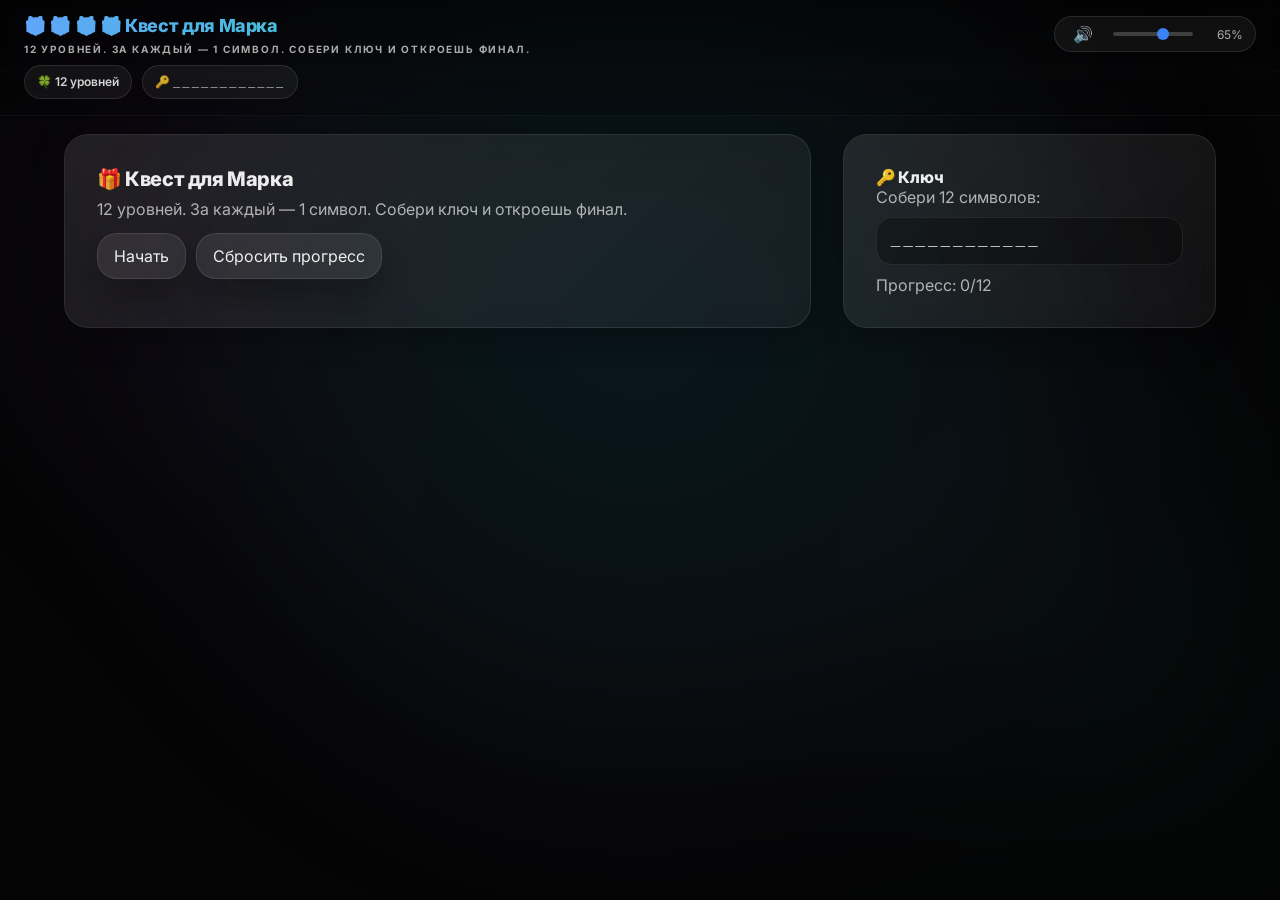
==== commit ea26828b: "33" ====
--- a/docs/index.html
+++ b/docs/index.html
@@ -9,7 +9,7 @@
   <link href="https://fonts.googleapis.com/css2?family=Inter:wght@400;500;600;700;800&display=swap" rel="stylesheet">
 
   <!-- bump version to bust cache -->
-  <link rel="stylesheet" href="./game/style.css?v=91" />
+  <link rel="stylesheet" href="./game/style.css?v=92" />
 </head>
 
 <body>
@@ -27,7 +27,7 @@
   </main>
 
   <!-- IMPORTANT: data.js BEFORE app.js -->
-  <script src="./game/data.js?v=91"></script>
-  <script src="./game/app.js?v=91"></script>
+  <script src="./game/data.js?v=92"></script>
+  <script src="./game/app.js?v=92"></script>
 </body>
 </html>
--- a/docs/game/style.css
+++ b/docs/game/style.css
@@ -59,30 +59,25 @@
   position:absolute;
   inset:0;
   pointer-events:none;
+
+  /* главный “пятно-градиент” следует за курсором */
   background:
-    radial-gradient(600px 600px at 50% 35%, rgba(59,130,246,.20), transparent 60%),
-    radial-gradient(520px 520px at 20% 25%, rgba(168,85,247,.12), transparent 62%),
-    radial-gradient(520px 520px at 82% 55%, rgba(45,212,191,.12), transparent 62%);
+    radial-gradient(650px 650px at var(--mx) var(--my),
+      rgba(59,130,246,.22),
+      rgba(45,212,191,.12) 40%,
+      rgba(168,85,247,.10) 70%,
+      transparent 75%
+    ),
+
+    /* статичные боковые ауры как в фигме */
+    radial-gradient(420px 420px at 12% 25%, rgba(168,85,247,.10), transparent 65%),
+    radial-gradient(420px 420px at 88% 70%, rgba(45,212,191,.10), transparent 65%);
+
   filter: blur(120px);
   opacity: .65;
-}
-
-.bg__vignette{
-  position:absolute;
-  inset:0;
-  pointer-events:none;
-  background:
-    radial-gradient(1200px 700px at 50% 20%, transparent 35%, rgba(0,0,0,.60) 85%),
-    radial-gradient(900px 600px at 50% 120%, rgba(0,0,0,.55), transparent 60%);
-}
-
-.bg__noise{
-  position:absolute;
-  inset:0;
-  pointer-events:none;
-  opacity:.06;
-  mix-blend-mode: overlay;
-  background-image: url("data:image/svg+xml,%3Csvg xmlns='http://www.w3.org/2000/svg' width='140' height='140'%3E%3Cfilter id='n'%3E%3CfeTurbulence type='fractalNoise' baseFrequency='.9' numOctaves='3' stitchTiles='stitch'/%3E%3C/filter%3E%3Crect width='140' height='140' filter='url(%23n)' opacity='.8'/%3E%3C/svg%3E");
+
+  transform: translate3d(0,0,0);
+  transition: opacity 200ms ease;
 }
 
 /* ---------- PAGE WRAP ---------- */
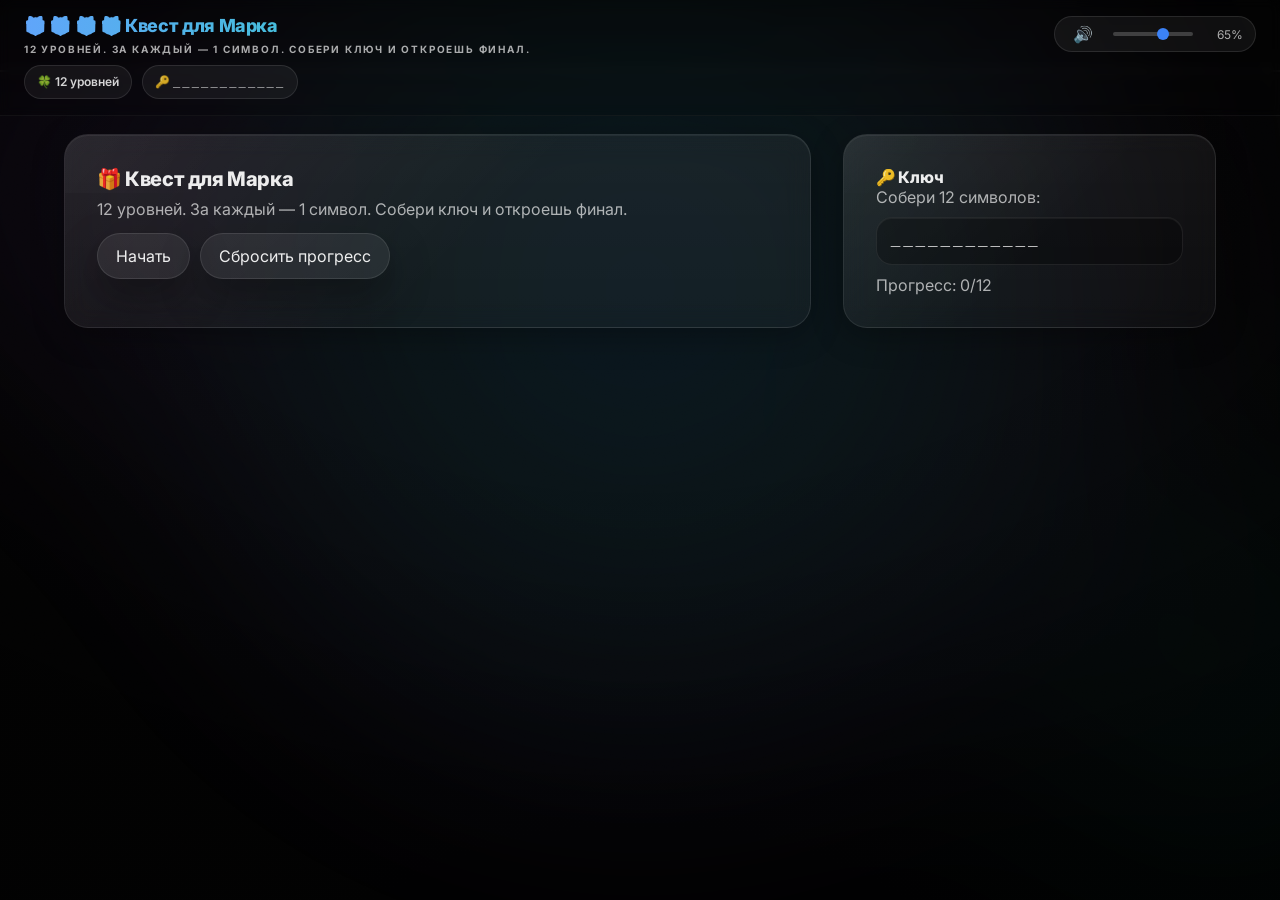
==== commit 6628259f: "33323113" ====
--- a/docs/index.html
+++ b/docs/index.html
@@ -8,8 +8,7 @@
   <link rel="preconnect" href="https://fonts.gstatic.com" crossorigin>
   <link href="https://fonts.googleapis.com/css2?family=Inter:wght@400;500;600;700;800&display=swap" rel="stylesheet">
 
-  <!-- bump version to bust cache -->
-  <link rel="stylesheet" href="./game/style.css?v=92" />
+  <link rel="stylesheet" href="./game/style.css?v=200" />
 </head>
 
 <body>
@@ -26,8 +25,7 @@
     <div id="app"></div>
   </main>
 
-  <!-- IMPORTANT: data.js BEFORE app.js -->
-  <script src="./game/data.js?v=92"></script>
-  <script src="./game/app.js?v=92"></script>
+  <script src="./game/data.js?v=200"></script>
+  <script src="./game/app.js?v=200"></script>
 </body>
 </html>
--- a/docs/game/style.css
+++ b/docs/game/style.css
@@ -1,340 +1,332 @@
 /* =========================================
-   MARK QUEST — FIGMA ZIP LOOK (STATIC)
-   Vanilla CSS for your REAL DOM from app.js:
-   .topbar .brandTitle .brandSub .audio .progressBar .progressFill
-   .grid2 .card .keyCard .btn .options .optBtn .videoWrap ...
+   MARK QUEST — FIGMA (1:1 vibe)
+   Dark cinematic + glassmorphism + cursor aura (background only)
+   Targets your real DOM from app.js:
+   .bg .bg__noise .bg__vignette .bg__glow
+   .topbar .brandTitle .brandSub .pills .pill .audio ...
+   .progressBar .progressFill
+   .screen .grid2 .card .btn .options .optBtn .keyCard .videoWrap
    ========================================= */
 
-*,
-*::before,
-*::after { box-sizing: border-box; }
-
-html, body { height: 100%; }
-
+/* ---- reset ---- */
+*,*::before,*::after{box-sizing:border-box}
+html,body{height:100%}
+body{
+  margin:0;
+  font-family:Inter,system-ui,-apple-system,Segoe UI,Roboto,Arial,sans-serif;
+  background:#050505;
+  color:rgba(255,255,255,.92);
+  -webkit-font-smoothing:antialiased;
+  -moz-osx-font-smoothing:grayscale;
+}
+img,video{max-width:100%;display:block}
+button,input{font:inherit;color:inherit}
+a{color:inherit;text-decoration:none}
+
+/* ---- tokens ---- */
 :root{
-  --bg: #050505;
-
+  --bg:#050505;
+
+  --w04: rgba(255,255,255,.04);
   --w05: rgba(255,255,255,.05);
-  --w08: rgba(255,255,255,.08);
+  --w07: rgba(255,255,255,.07);
   --w10: rgba(255,255,255,.10);
-  --w20: rgba(255,255,255,.20);
-
-  --txt1: rgba(255,255,255,.92);
-  --txt2: rgba(255,255,255,.66);
-  --txt3: rgba(255,255,255,.42);
-
-  --blue: rgba(96,165,250,1);   /* figma vibe */
-  --teal: rgba(45,212,191,1);
-  --purple: rgba(168,85,247,1);
-
-  --r: 24px;
-  --r2: 18px;
+  --w12: rgba(255,255,255,.12);
+  --w18: rgba(255,255,255,.18);
+
+  --t1: rgba(255,255,255,.92);
+  --t2: rgba(255,255,255,.66);
+  --t3: rgba(255,255,255,.40);
+
+  --blue:#60A5FA;
+  --teal:#2DD4BF;
+  --purple:#A855F7;
+
+  --r:24px;
+  --r2:18px;
 
   --shadow: 0 8px 32px rgba(0,0,0,.30);
-}
-
-body{
-  margin: 0;
-  font-family: Inter, system-ui, -apple-system, Segoe UI, Roboto, Arial, sans-serif;
-  background: var(--bg);
-  color: var(--txt1);
-  -webkit-font-smoothing: antialiased;
-  -moz-osx-font-smoothing: grayscale;
-}
-
-a{ color: inherit; text-decoration: none; }
-img, video{ max-width:100%; display:block; }
-button, input{ font: inherit; color: inherit; }
-
-/* ---------- STATIC AURA BACKGROUND (no mouse follow) ---------- */
+  --shadow2: 0 18px 70px rgba(0,0,0,.55);
+
+  /* cursor aura variables set by app.js: --px/--py */
+  --px:50%;
+  --py:35%;
+}
+
+/* ---- background ---- */
 .bg{
-  position: fixed;
-  inset: 0;
-  z-index: -10;
-  overflow: hidden;
-  background: var(--bg);
-}
-
+  position:fixed; inset:0;
+  z-index:-10;
+  overflow:hidden;
+  background:var(--bg);
+}
 .bg__glow{
-  position:absolute;
-  inset:0;
-  pointer-events:none;
-
-  /* главный “пятно-градиент” следует за курсором */
+  position:absolute; inset:-10%;
+  pointer-events:none;
+
   background:
-    radial-gradient(650px 650px at var(--mx) var(--my),
+    radial-gradient(650px 650px at var(--px) var(--py),
       rgba(59,130,246,.22),
-      rgba(45,212,191,.12) 40%,
-      rgba(168,85,247,.10) 70%,
-      transparent 75%
-    ),
-
-    /* статичные боковые ауры как в фигме */
+      rgba(45,212,191,.12) 42%,
+      rgba(168,85,247,.10) 72%,
+      transparent 78%),
     radial-gradient(420px 420px at 12% 25%, rgba(168,85,247,.10), transparent 65%),
     radial-gradient(420px 420px at 88% 70%, rgba(45,212,191,.10), transparent 65%);
 
   filter: blur(120px);
-  opacity: .65;
-
-  transform: translate3d(0,0,0);
-  transition: opacity 200ms ease;
-}
-
-/* ---------- PAGE WRAP ---------- */
+  opacity:.70;
+  transform:translate3d(0,0,0);
+}
+.bg__vignette{
+  position:absolute; inset:0;
+  pointer-events:none;
+  background:
+    radial-gradient(1200px 700px at 50% 20%, transparent 38%, rgba(0,0,0,.62) 88%),
+    radial-gradient(900px 600px at 50% 120%, rgba(0,0,0,.55), transparent 60%);
+}
+.bg__noise{
+  position:absolute; inset:0;
+  pointer-events:none;
+  opacity:.06;
+  mix-blend-mode:overlay;
+  background-image:url("data:image/svg+xml,%3Csvg xmlns='http://www.w3.org/2000/svg' width='140' height='140'%3E%3Cfilter id='n'%3E%3CfeTurbulence type='fractalNoise' baseFrequency='.9' numOctaves='3' stitchTiles='stitch'/%3E%3C/filter%3E%3Crect width='140' height='140' filter='url(%23n)' opacity='.8'/%3E%3C/svg%3E");
+}
+
+/* ---- page spacing (room for fixed hud) ---- */
 .shell{
-  /* app.js рисует topbar фиксированным — нужно место сверху */
-  padding: 120px 24px 56px;
-  max-width: 1200px;
-  margin: 0 auto;
-}
-
-/* ---------- HUD (generated by app.js) ---------- */
+  padding:120px 24px 56px;
+  max-width:1200px;
+  margin:0 auto;
+}
+
+/* ---- hud (app.js) ---- */
 .topbar{
-  position: fixed;
-  top: 0;
-  left: 0;
-  right: 0;
-  z-index: 50;
+  position:fixed;
+  top:0; left:0; right:0;
+  z-index:50;
 
   display:flex;
   align-items:flex-start;
   justify-content:space-between;
-  gap: 18px;
-
-  padding: 16px 24px;
+  gap:18px;
+
+  padding:16px 24px;
 
   backdrop-filter: blur(6px);
   -webkit-backdrop-filter: blur(6px);
-  border-bottom: 1px solid rgba(255,255,255,.05);
-  background: linear-gradient(180deg, rgba(0,0,0,.35), rgba(0,0,0,.12));
+  border-bottom:1px solid rgba(255,255,255,.05);
+  background:linear-gradient(180deg, rgba(0,0,0,.35), rgba(0,0,0,.12));
 }
 
 .brandTitle{
-  font-size: 18px;
-  font-weight: 800;
-  letter-spacing: -0.02em;
-  line-height: 1.15;
-
-  background: linear-gradient(90deg, var(--blue), var(--teal));
-  -webkit-background-clip: text;
-  background-clip: text;
-  color: transparent;
-}
-
+  font-size:18px;
+  font-weight:800;
+  letter-spacing:-0.02em;
+  line-height:1.15;
+  background:linear-gradient(90deg, var(--blue), var(--teal));
+  -webkit-background-clip:text;
+  background-clip:text;
+  color:transparent;
+}
 .brandSub{
-  margin-top: 6px;
-  font-size: 10px;
-  text-transform: uppercase;
-  letter-spacing: .18em;
-  font-weight: 700;
-  color: var(--txt3);
-}
-
-.muted{ color: var(--txt2); }
-
-.pills{
-  display:flex;
-  flex-wrap:wrap;
-  gap: 10px;
-}
-
+  margin-top:6px;
+  font-size:10px;
+  text-transform:uppercase;
+  letter-spacing:.18em;
+  font-weight:700;
+  color:var(--t3);
+}
+.muted{color:var(--t2)}
+.mono{
+  font-family:ui-monospace,SFMono-Regular,Menlo,Monaco,Consolas,"Liberation Mono",monospace;
+  letter-spacing:.18em;
+}
+
+.pills{display:flex;flex-wrap:wrap;gap:10px}
 .pill{
-  padding: 8px 12px;
-  border-radius: 999px;
-  background: var(--w05);
-  border: 1px solid var(--w10);
-  color: rgba(255,255,255,.82);
-  font-weight: 600;
-  font-size: 12px;
-}
-
-.mono{
-  font-family: ui-monospace, SFMono-Regular, Menlo, Monaco, Consolas, "Liberation Mono", monospace;
-  letter-spacing: .18em;
-}
-
-/* audio pill (right) */
+  padding:8px 12px;
+  border-radius:999px;
+  background:var(--w05);
+  border:1px solid var(--w10);
+  color:rgba(255,255,255,.82);
+  font-weight:600;
+  font-size:12px;
+}
+
+/* audio pill right */
 .audio{
   display:flex;
   align-items:center;
-  gap: 12px;
-  padding: 6px 12px;
-  border-radius: 9999px;
-  background: var(--w05);
-  border: 1px solid var(--w10);
-  height: fit-content;
-}
-
+  gap:12px;
+  padding:6px 12px;
+  border-radius:999px;
+  background:var(--w05);
+  border:1px solid var(--w10);
+  height:fit-content;
+}
 .audioBtn{
-  background: transparent;
-  border: 0;
-  cursor: pointer;
-  opacity: .9;
-  transition: transform 160ms ease, opacity 160ms ease;
-}
-.audioBtn:hover{ opacity: 1; transform: scale(1.06); }
-.audioBtn:active{ transform: scale(.95); }
+  background:transparent;
+  border:0;
+  cursor:pointer;
+  opacity:.9;
+  transition:transform 160ms ease, opacity 160ms ease;
+}
+.audioBtn:hover{opacity:1;transform:scale(1.06)}
+.audioBtn:active{transform:scale(.95)}
 
 .audioRange{
-  width: 80px;
-  height: 4px;
-  appearance: none;
-  background: rgba(255,255,255,.20);
-  border-radius: 999px;
-  outline: none;
+  width:80px;
+  height:4px;
+  appearance:none;
+  background:rgba(255,255,255,.20);
+  border-radius:999px;
+  outline:none;
 }
 .audioRange::-webkit-slider-thumb{
   appearance:none;
-  width: 12px; height: 12px;
-  border-radius: 50%;
-  background: rgba(59,130,246,1);
+  width:12px;height:12px;border-radius:50%;
+  background:rgba(59,130,246,1);
   cursor:pointer;
 }
 .audioRange::-moz-range-thumb{
-  width: 12px; height: 12px;
-  border-radius: 50%;
-  background: rgba(59,130,246,1);
-  border: 0;
-  cursor: pointer;
-}
-
-.audioPct{
-  min-width: 36px;
-  text-align:right;
-  font-size: 12px;
-  color: var(--txt2);
-}
-
-/* thin progress line (app.js uses .progressBar/.progressFill) */
+  width:12px;height:12px;border-radius:50%;
+  background:rgba(59,130,246,1);
+  border:0; cursor:pointer;
+}
+.audioPct{min-width:36px;text-align:right;font-size:12px;color:var(--t2)}
+
+/* thin progress line under hud */
 .progressBar{
-  position: fixed;
-  top: 70px; /* under topbar */
-  left: 0;
-  right: 0;
-  z-index: 49;
-
-  height: 2px;
-  background: rgba(255,255,255,.05);
-  overflow: hidden;
-}
-
+  position:fixed;
+  top:70px; left:0; right:0;
+  z-index:49;
+  height:2px;
+  background:rgba(255,255,255,.05);
+  overflow:hidden;
+}
 .progressFill{
-  height: 100%;
-  width: 0%;
-  background: linear-gradient(90deg, var(--blue), var(--teal), var(--purple));
-  position: relative;
-  transition: width 450ms ease;
+  height:100%;
+  width:0%;
+  background:linear-gradient(90deg, var(--blue), var(--teal), var(--purple));
+  position:relative;
+  transition:width 450ms ease;
 }
 .progressFill::after{
   content:"";
-  position:absolute;
-  inset:0;
-  background: rgba(255,255,255,.30);
+  position:absolute; inset:0;
+  background:rgba(255,255,255,.30);
   opacity:.28;
-  animation: pulse 1.2s ease-in-out infinite;
-}
-@keyframes pulse{
-  0%,100%{ opacity:.18; }
-  50%{ opacity:.42; }
-}
-
-/* ---------- LAYOUT FROM app.js (.grid2) ---------- */
+  animation:pulse 1.2s ease-in-out infinite;
+}
+@keyframes pulse{0%,100%{opacity:.18}50%{opacity:.42}}
+
+/* ---- layout ---- */
+.screen{ transform:none !important; }
 .grid2{
   display:grid;
-  grid-template-columns: 1fr;
-  gap: 32px;
-}
-@media (min-width: 1024px){
-  .grid2{ grid-template-columns: 2fr 1fr; }
-}
-
-/* ---------- GLASS CARD ---------- */
+  grid-template-columns:1fr;
+  gap:32px;
+}
+@media (min-width:1024px){
+  .grid2{grid-template-columns:2fr 1fr}
+}
+
+/* ---- glass card ---- */
 .card{
-  position: relative;
-  overflow: hidden;
-  border-radius: var(--r);
-  border: 1px solid var(--w10);
-  background: var(--w05);
+  position:relative;
+  overflow:hidden;
+  border-radius:var(--r);
+  border:1px solid var(--w10);
+  background:linear-gradient(180deg, rgba(255,255,255,.06), rgba(255,255,255,.035));
   backdrop-filter: blur(12px);
   -webkit-backdrop-filter: blur(12px);
-  box-shadow: var(--shadow);
-}
-
+  box-shadow: var(--shadow), 0 1px 0 rgba(255,255,255,.06) inset;
+  transform:none !important; /* kills any tilt leftovers */
+}
 .card::before{
   content:"";
+  position:absolute; inset:0;
+  background:linear-gradient(135deg, rgba(255,255,255,.06), transparent 55%);
+  pointer-events:none;
+}
+.card::after{
+  content:"";
   position:absolute;
-  inset:0;
-  background: linear-gradient(135deg, rgba(255,255,255,.05), transparent);
-  pointer-events:none;
-}
-.card > *{ position: relative; z-index: 1; }
-
-.pad-lg{ padding: 32px; }
-
+  left:-30%; top:-40%;
+  width:70%; height:70%;
+  background:radial-gradient(circle at 30% 30%, rgba(255,255,255,.10), transparent 60%);
+  opacity:.35;
+  pointer-events:none;
+}
+.card > *{position:relative;z-index:1}
+.pad-lg{padding:32px}
+
+/* ---- typography ---- */
+.h1{font-size:20px;font-weight:800;letter-spacing:-0.02em}
+.h2{font-size:16px;font-weight:800;letter-spacing:-0.01em}
+h1,h2,h3,p{margin:0}
+
+/* ---- key card ---- */
 .keyCard .key{
-  margin-top: 16px;
-  padding: 14px 14px;
-  border-radius: 16px;
-  background: rgba(0,0,0,.30);
-  border: 1px solid rgba(255,255,255,.08);
-}
-
-/* ---------- TEXT ---------- */
-.h1{
-  font-size: 20px;
-  font-weight: 800;
-  letter-spacing: -0.02em;
-}
-.h2{
-  font-size: 16px;
-  font-weight: 800;
-  letter-spacing: -0.01em;
-}
-
-/* ---------- BUTTONS (app.js uses .btn and option buttons have .optBtn) ---------- */
+  margin-top:16px;
+  padding:14px 14px;
+  border-radius:16px;
+  background:rgba(0,0,0,.28);
+  border:1px solid rgba(255,255,255,.08);
+  box-shadow:0 1px 0 rgba(255,255,255,.05) inset;
+}
+
+/* ---- buttons (figma pills) ---- */
 .btn, .optBtn, .videoStartBtn{
-  border: 0;
-  cursor: pointer;
-  border-radius: 20px;
-  padding: 12px 16px;
-
-  background: rgba(255,255,255,.08);
-  border: 1px solid rgba(255,255,255,.10);
-  color: rgba(255,255,255,.92);
-
-  box-shadow: 0 18px 40px rgba(0,0,0,.35);
-  transition: transform 160ms ease, background 160ms ease, border-color 160ms ease;
-}
-
+  width:fit-content;
+  border:1px solid rgba(255,255,255,.10);
+  background:rgba(255,255,255,.07);
+  color:rgba(255,255,255,.92);
+  border-radius:999px;
+  padding:12px 18px;
+  cursor:pointer;
+  box-shadow:0 18px 40px rgba(0,0,0,.35);
+  transition:transform 160ms ease, background 160ms ease, border-color 160ms ease, box-shadow 160ms ease;
+}
 .btn:hover, .optBtn:hover, .videoStartBtn:hover{
-  transform: translateY(-1px);
-  background: rgba(255,255,255,.10);
-  border-color: rgba(255,255,255,.14);
+  transform:translateY(-1px);
+  background:rgba(255,255,255,.09);
+  border-color:rgba(255,255,255,.14);
+  box-shadow:0 22px 55px rgba(0,0,0,.40);
 }
 .btn:active, .optBtn:active, .videoStartBtn:active{
-  transform: translateY(0) scale(.99);
-}
-
-/* options grid */
+  transform:translateY(0) scale(.99);
+}
+
+/* option list: full-width pill buttons */
 .options{
   display:grid;
-  gap: 10px;
-  margin-top: 14px;
-}
-
-/* ---------- VIDEO ---------- */
+  gap:12px;
+  margin-top:14px;
+}
+.optBtn{
+  width:100%;
+  text-align:center;
+  padding:14px 18px;
+  border-radius:999px;
+  background:rgba(255,255,255,.06);
+}
+.optBtn:hover{background:rgba(255,255,255,.08)}
+
+/* ---- video ---- */
+.videoWrap{margin-top:12px}
 .videoWrap video{
-  width: 100%;
-  border-radius: 12px;
-  overflow: hidden;
-  background: rgba(0,0,0,.40);
-  border: 1px solid rgba(255,255,255,.06);
-}
-
-/* ---------- RESPONSIVE ---------- */
-@media (max-width: 520px){
-  .shell{ padding: 118px 16px 48px; }
-  .topbar{ padding: 14px 16px; }
-  .pad-lg{ padding: 18px; }
-  .audioRange{ width: 64px; }
-}
+  width:100%;
+  border-radius:12px;
+  background:rgba(0,0,0,.40);
+  border:1px solid rgba(255,255,255,.06);
+  box-shadow:var(--shadow2);
+}
+
+/* ---- mobile ---- */
+@media (max-width:520px){
+  .shell{padding:118px 16px 48px}
+  .topbar{padding:14px 16px}
+  .pad-lg{padding:18px}
+  .audioRange{width:64px}
+}
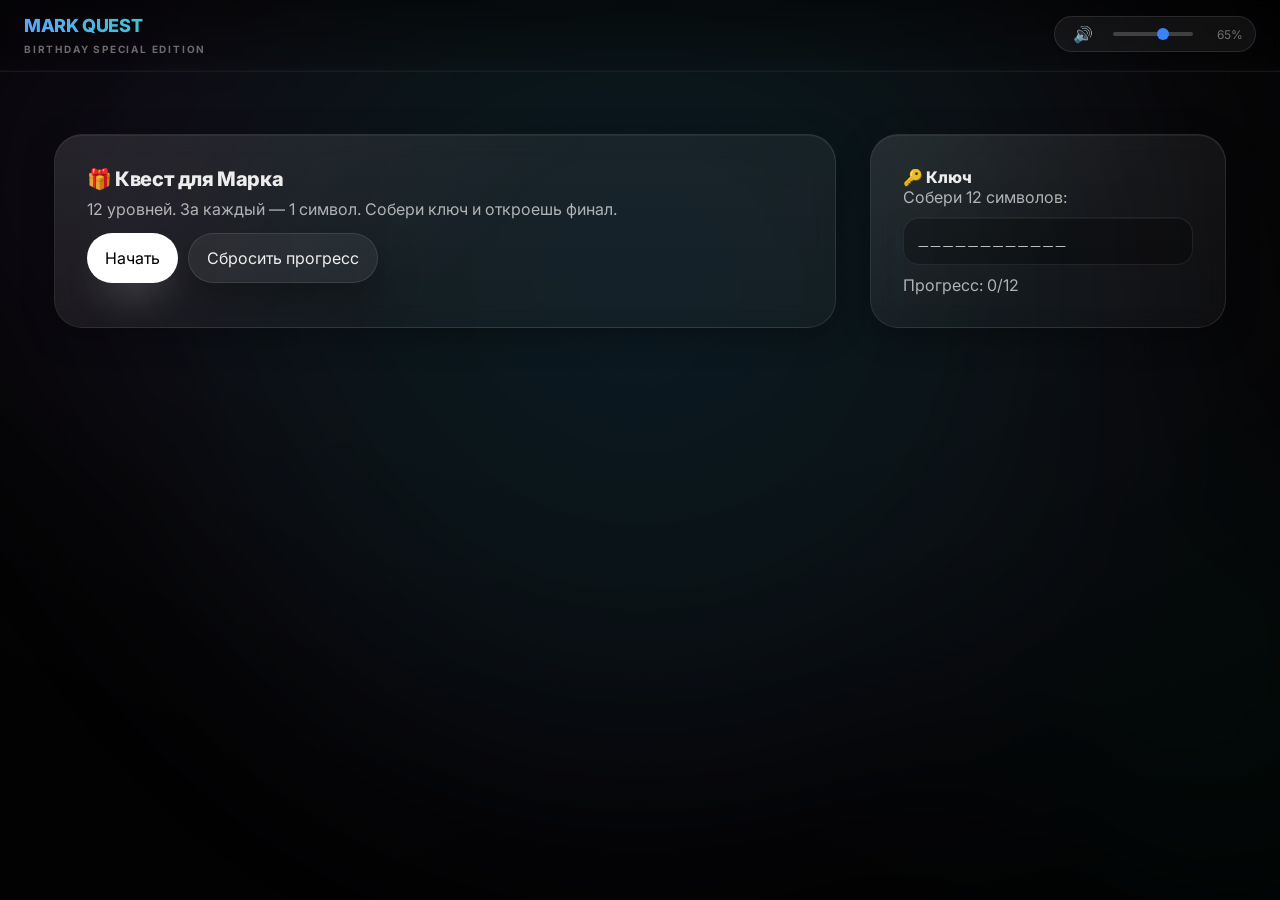
==== commit fec2e6cb: "инфо бомба" ====
--- a/docs/index.html
+++ b/docs/index.html
@@ -8,7 +8,7 @@
   <link rel="preconnect" href="https://fonts.gstatic.com" crossorigin>
   <link href="https://fonts.googleapis.com/css2?family=Inter:wght@400;500;600;700;800&display=swap" rel="stylesheet">
 
-  <link rel="stylesheet" href="./game/style.css?v=200" />
+  <link rel="stylesheet" href="./game/style.css?v=301" />
 </head>
 
 <body>
@@ -25,7 +25,8 @@
     <div id="app"></div>
   </main>
 
-  <script src="./game/data.js?v=200"></script>
-  <script src="./game/app.js?v=200"></script>
+  <!-- IMPORTANT: data.js BEFORE app.js -->
+  <script src="./game/data.js?v=301"></script>
+  <script src="./game/app.js?v=301"></script>
 </body>
 </html>
--- a/docs/game/style.css
+++ b/docs/game/style.css
@@ -1,14 +1,12 @@
 /* =========================================
-   MARK QUEST — FIGMA (1:1 vibe)
-   Dark cinematic + glassmorphism + cursor aura (background only)
-   Targets your real DOM from app.js:
-   .bg .bg__noise .bg__vignette .bg__glow
-   .topbar .brandTitle .brandSub .pills .pill .audio ...
-   .progressBar .progressFill
-   .screen .grid2 .card .btn .options .optBtn .keyCard .videoWrap
+   MARK QUEST — FIGMA (1:1)
+   Vanilla CSS for your app.js DOM
+   - Dark cinematic background
+   - Glassmorphism cards
+   - Cursor-follow aura (background only)
+   - NO tilt
    ========================================= */
 
-/* ---- reset ---- */
 *,*::before,*::after{box-sizing:border-box}
 html,body{height:100%}
 body{
@@ -29,10 +27,11 @@
 
   --w04: rgba(255,255,255,.04);
   --w05: rgba(255,255,255,.05);
-  --w07: rgba(255,255,255,.07);
+  --w06: rgba(255,255,255,.06);
+  --w08: rgba(255,255,255,.08);
   --w10: rgba(255,255,255,.10);
   --w12: rgba(255,255,255,.12);
-  --w18: rgba(255,255,255,.18);
+  --w16: rgba(255,255,255,.16);
 
   --t1: rgba(255,255,255,.92);
   --t2: rgba(255,255,255,.66);
@@ -42,64 +41,67 @@
   --teal:#2DD4BF;
   --purple:#A855F7;
 
-  --r:24px;
-  --r2:18px;
-
-  --shadow: 0 8px 32px rgba(0,0,0,.30);
-  --shadow2: 0 18px 70px rgba(0,0,0,.55);
-
-  /* cursor aura variables set by app.js: --px/--py */
-  --px:50%;
-  --py:35%;
-}
-
-/* ---- background ---- */
+  --r: 28px;
+  --r2: 22px;
+
+  /* app.js updates these */
+  --px: 50%;
+  --py: 35%;
+}
+
+/* ---------- Background layers ---------- */
 .bg{
-  position:fixed; inset:0;
+  position:fixed;
+  inset:0;
   z-index:-10;
   overflow:hidden;
   background:var(--bg);
 }
+
 .bg__glow{
-  position:absolute; inset:-10%;
+  position:absolute;
+  inset:-12%;
   pointer-events:none;
 
   background:
-    radial-gradient(650px 650px at var(--px) var(--py),
+    radial-gradient(700px 700px at var(--px) var(--py),
       rgba(59,130,246,.22),
-      rgba(45,212,191,.12) 42%,
+      rgba(45,212,191,.12) 44%,
       rgba(168,85,247,.10) 72%,
       transparent 78%),
-    radial-gradient(420px 420px at 12% 25%, rgba(168,85,247,.10), transparent 65%),
-    radial-gradient(420px 420px at 88% 70%, rgba(45,212,191,.10), transparent 65%);
-
-  filter: blur(120px);
-  opacity:.70;
-  transform:translate3d(0,0,0);
-}
+    radial-gradient(440px 440px at 14% 24%, rgba(168,85,247,.10), transparent 66%),
+    radial-gradient(440px 440px at 88% 72%, rgba(45,212,191,.10), transparent 66%);
+  filter: blur(130px);
+  opacity:.72;
+  transform: translate3d(0,0,0);
+}
+
 .bg__vignette{
-  position:absolute; inset:0;
+  position:absolute;
+  inset:0;
   pointer-events:none;
   background:
     radial-gradient(1200px 700px at 50% 20%, transparent 38%, rgba(0,0,0,.62) 88%),
     radial-gradient(900px 600px at 50% 120%, rgba(0,0,0,.55), transparent 60%);
 }
+
 .bg__noise{
-  position:absolute; inset:0;
+  position:absolute;
+  inset:0;
   pointer-events:none;
   opacity:.06;
   mix-blend-mode:overlay;
   background-image:url("data:image/svg+xml,%3Csvg xmlns='http://www.w3.org/2000/svg' width='140' height='140'%3E%3Cfilter id='n'%3E%3CfeTurbulence type='fractalNoise' baseFrequency='.9' numOctaves='3' stitchTiles='stitch'/%3E%3C/filter%3E%3Crect width='140' height='140' filter='url(%23n)' opacity='.8'/%3E%3C/svg%3E");
 }
 
-/* ---- page spacing (room for fixed hud) ---- */
+/* ---------- Page wrap ---------- */
 .shell{
   padding:120px 24px 56px;
-  max-width:1200px;
+  max-width:1220px;
   margin:0 auto;
 }
 
-/* ---- hud (app.js) ---- */
+/* ---------- HUD (generated by app.js) ---------- */
 .topbar{
   position:fixed;
   top:0; left:0; right:0;
@@ -114,8 +116,8 @@
 
   backdrop-filter: blur(6px);
   -webkit-backdrop-filter: blur(6px);
-  border-bottom:1px solid rgba(255,255,255,.05);
-  background:linear-gradient(180deg, rgba(0,0,0,.35), rgba(0,0,0,.12));
+  border-bottom:1px solid rgba(255,255,255,.06);
+  background:linear-gradient(180deg, rgba(0,0,0,.40), rgba(0,0,0,.10));
 }
 
 .brandTitle{
@@ -128,6 +130,7 @@
   background-clip:text;
   color:transparent;
 }
+
 .brandSub{
   margin-top:6px;
   font-size:10px;
@@ -136,24 +139,13 @@
   font-weight:700;
   color:var(--t3);
 }
-.muted{color:var(--t2)}
+
+.muted{ color: var(--t2); }
 .mono{
   font-family:ui-monospace,SFMono-Regular,Menlo,Monaco,Consolas,"Liberation Mono",monospace;
   letter-spacing:.18em;
 }
 
-.pills{display:flex;flex-wrap:wrap;gap:10px}
-.pill{
-  padding:8px 12px;
-  border-radius:999px;
-  background:var(--w05);
-  border:1px solid var(--w10);
-  color:rgba(255,255,255,.82);
-  font-weight:600;
-  font-size:12px;
-}
-
-/* audio pill right */
 .audio{
   display:flex;
   align-items:center;
@@ -164,6 +156,7 @@
   border:1px solid var(--w10);
   height:fit-content;
 }
+
 .audioBtn{
   background:transparent;
   border:0;
@@ -171,8 +164,8 @@
   opacity:.9;
   transition:transform 160ms ease, opacity 160ms ease;
 }
-.audioBtn:hover{opacity:1;transform:scale(1.06)}
-.audioBtn:active{transform:scale(.95)}
+.audioBtn:hover{ opacity:1; transform:scale(1.06); }
+.audioBtn:active{ transform:scale(.95); }
 
 .audioRange{
   width:80px;
@@ -184,24 +177,32 @@
 }
 .audioRange::-webkit-slider-thumb{
   appearance:none;
-  width:12px;height:12px;border-radius:50%;
+  width:12px;height:12px;
+  border-radius:50%;
   background:rgba(59,130,246,1);
   cursor:pointer;
 }
 .audioRange::-moz-range-thumb{
-  width:12px;height:12px;border-radius:50%;
+  width:12px;height:12px;
+  border-radius:50%;
   background:rgba(59,130,246,1);
-  border:0; cursor:pointer;
-}
-.audioPct{min-width:36px;text-align:right;font-size:12px;color:var(--t2)}
-
-/* thin progress line under hud */
+  border:0;
+  cursor:pointer;
+}
+.audioPct{
+  min-width:36px;
+  text-align:right;
+  font-size:12px;
+  color:var(--t3);
+}
+
+/* thin progress line */
 .progressBar{
   position:fixed;
   top:70px; left:0; right:0;
   z-index:49;
   height:2px;
-  background:rgba(255,255,255,.05);
+  background:rgba(255,255,255,.06);
   overflow:hidden;
 }
 .progressFill{
@@ -213,84 +214,99 @@
 }
 .progressFill::after{
   content:"";
-  position:absolute; inset:0;
+  position:absolute;
+  inset:0;
   background:rgba(255,255,255,.30);
-  opacity:.28;
+  opacity:.30;
   animation:pulse 1.2s ease-in-out infinite;
 }
 @keyframes pulse{0%,100%{opacity:.18}50%{opacity:.42}}
 
-/* ---- layout ---- */
-.screen{ transform:none !important; }
+/* ---------- Main layout ---------- */
 .grid2{
   display:grid;
   grid-template-columns:1fr;
-  gap:32px;
+  gap:34px;
 }
 @media (min-width:1024px){
-  .grid2{grid-template-columns:2fr 1fr}
-}
-
-/* ---- glass card ---- */
+  .grid2{ grid-template-columns:2.2fr 1fr; }
+}
+
+/* ---------- Glass card ---------- */
 .card{
   position:relative;
   overflow:hidden;
   border-radius:var(--r);
-  border:1px solid var(--w10);
+  border:1px solid rgba(255,255,255,.10);
   background:linear-gradient(180deg, rgba(255,255,255,.06), rgba(255,255,255,.035));
   backdrop-filter: blur(12px);
   -webkit-backdrop-filter: blur(12px);
-  box-shadow: var(--shadow), 0 1px 0 rgba(255,255,255,.06) inset;
-  transform:none !important; /* kills any tilt leftovers */
-}
+  box-shadow:
+    0 8px 32px rgba(0,0,0,.30),
+    inset 0 1px 0 rgba(255,255,255,.06);
+
+  /* hard-disable any tilt */
+  transform:none !important;
+}
+
 .card::before{
   content:"";
-  position:absolute; inset:0;
-  background:linear-gradient(135deg, rgba(255,255,255,.06), transparent 55%);
+  position:absolute;
+  inset:0;
+  background:linear-gradient(135deg, rgba(255,255,255,.06), transparent 56%);
   pointer-events:none;
 }
 .card::after{
   content:"";
   position:absolute;
-  left:-30%; top:-40%;
-  width:70%; height:70%;
-  background:radial-gradient(circle at 30% 30%, rgba(255,255,255,.10), transparent 60%);
-  opacity:.35;
-  pointer-events:none;
-}
-.card > *{position:relative;z-index:1}
-.pad-lg{padding:32px}
-
-/* ---- typography ---- */
-.h1{font-size:20px;font-weight:800;letter-spacing:-0.02em}
-.h2{font-size:16px;font-weight:800;letter-spacing:-0.01em}
-h1,h2,h3,p{margin:0}
-
-/* ---- key card ---- */
+  inset:-2px;
+  border-radius:inherit;
+  pointer-events:none;
+  box-shadow: inset 0 0 0 1px rgba(255,255,255,.06);
+  opacity:.70;
+}
+
+.card > *{ position:relative; z-index:1; }
+
+.pad-lg{ padding:32px; }
+
+.h1{
+  font-size:20px;
+  font-weight:800;
+  letter-spacing:-0.02em;
+  color:var(--t1);
+}
+.h2{
+  font-size:16px;
+  font-weight:800;
+  letter-spacing:-0.01em;
+  color:var(--t1);
+}
+
+/* ---------- Key card ---------- */
 .keyCard .key{
   margin-top:16px;
   padding:14px 14px;
   border-radius:16px;
   background:rgba(0,0,0,.28);
   border:1px solid rgba(255,255,255,.08);
-  box-shadow:0 1px 0 rgba(255,255,255,.05) inset;
-}
-
-/* ---- buttons (figma pills) ---- */
+  box-shadow: inset 0 1px 0 rgba(255,255,255,.05);
+}
+
+/* ---------- Buttons (Figma) ---------- */
 .btn, .optBtn, .videoStartBtn{
-  width:fit-content;
+  border-radius:999px;
+  padding:14px 18px;
   border:1px solid rgba(255,255,255,.10);
-  background:rgba(255,255,255,.07);
+  background:rgba(255,255,255,.06);
   color:rgba(255,255,255,.92);
-  border-radius:999px;
-  padding:12px 18px;
   cursor:pointer;
   box-shadow:0 18px 40px rgba(0,0,0,.35);
   transition:transform 160ms ease, background 160ms ease, border-color 160ms ease, box-shadow 160ms ease;
 }
 .btn:hover, .optBtn:hover, .videoStartBtn:hover{
   transform:translateY(-1px);
-  background:rgba(255,255,255,.09);
+  background:rgba(255,255,255,.08);
   border-color:rgba(255,255,255,.14);
   box-shadow:0 22px 55px rgba(0,0,0,.40);
 }
@@ -298,7 +314,7 @@
   transform:translateY(0) scale(.99);
 }
 
-/* option list: full-width pill buttons */
+/* option list: full width */
 .options{
   display:grid;
   gap:12px;
@@ -308,25 +324,65 @@
   width:100%;
   text-align:center;
   padding:14px 18px;
-  border-radius:999px;
+  background:rgba(255,255,255,.055);
+}
+
+/* Primary buttons (Figma): white */
+#startBtn, #videoStartBtn{
+  background:#fff;
+  color:#000;
+  border:0;
+  box-shadow:0 20px 40px -15px rgba(255,255,255,.30);
+  position:relative;
+  overflow:hidden;
+}
+#startBtn::after, #videoStartBtn::after{
+  content:"";
+  position:absolute;
+  inset:0;
+  background:linear-gradient(90deg, rgba(219,234,254,1), rgba(255,255,255,1));
+  opacity:0;
+  transition:opacity 160ms ease;
+}
+#startBtn:hover::after, #videoStartBtn:hover::after{ opacity:1; }
+#startBtn > *, #videoStartBtn > *{ position:relative; z-index:1; }
+
+/* Reset stays dark */
+#resetBtn{
   background:rgba(255,255,255,.06);
-}
-.optBtn:hover{background:rgba(255,255,255,.08)}
-
-/* ---- video ---- */
-.videoWrap{margin-top:12px}
+  color:rgba(255,255,255,.92);
+  border:1px solid rgba(255,255,255,.10);
+}
+
+/* ---------- Video ---------- */
+.videoWrap{ margin-top:12px; position:relative; }
 .videoWrap video{
   width:100%;
-  border-radius:12px;
+  border-radius:14px;
   background:rgba(0,0,0,.40);
   border:1px solid rgba(255,255,255,.06);
-  box-shadow:var(--shadow2);
-}
-
-/* ---- mobile ---- */
+  box-shadow: 0 18px 70px rgba(0,0,0,.55);
+}
+
+/* Place the "▶ Смотреть" button like in figma overlayed bottom-left */
+.videoStartBtn{
+  position:absolute;
+  left:14px;
+  bottom:14px;
+  padding:12px 16px;
+  border-radius:999px;
+  background:rgba(255,255,255,.08);
+  border:1px solid rgba(255,255,255,.10);
+}
+
+/* ---------- Messages ---------- */
+.msg{ color: var(--t3); }
+.msg.bad{ color: rgba(255,255,255,.75); }
+
+/* ---------- Mobile ---------- */
 @media (max-width:520px){
-  .shell{padding:118px 16px 48px}
-  .topbar{padding:14px 16px}
-  .pad-lg{padding:18px}
-  .audioRange{width:64px}
-}
+  .shell{ padding:118px 16px 48px; }
+  .topbar{ padding:14px 16px; }
+  .pad-lg{ padding:18px; }
+  .audioRange{ width:64px; }
+}
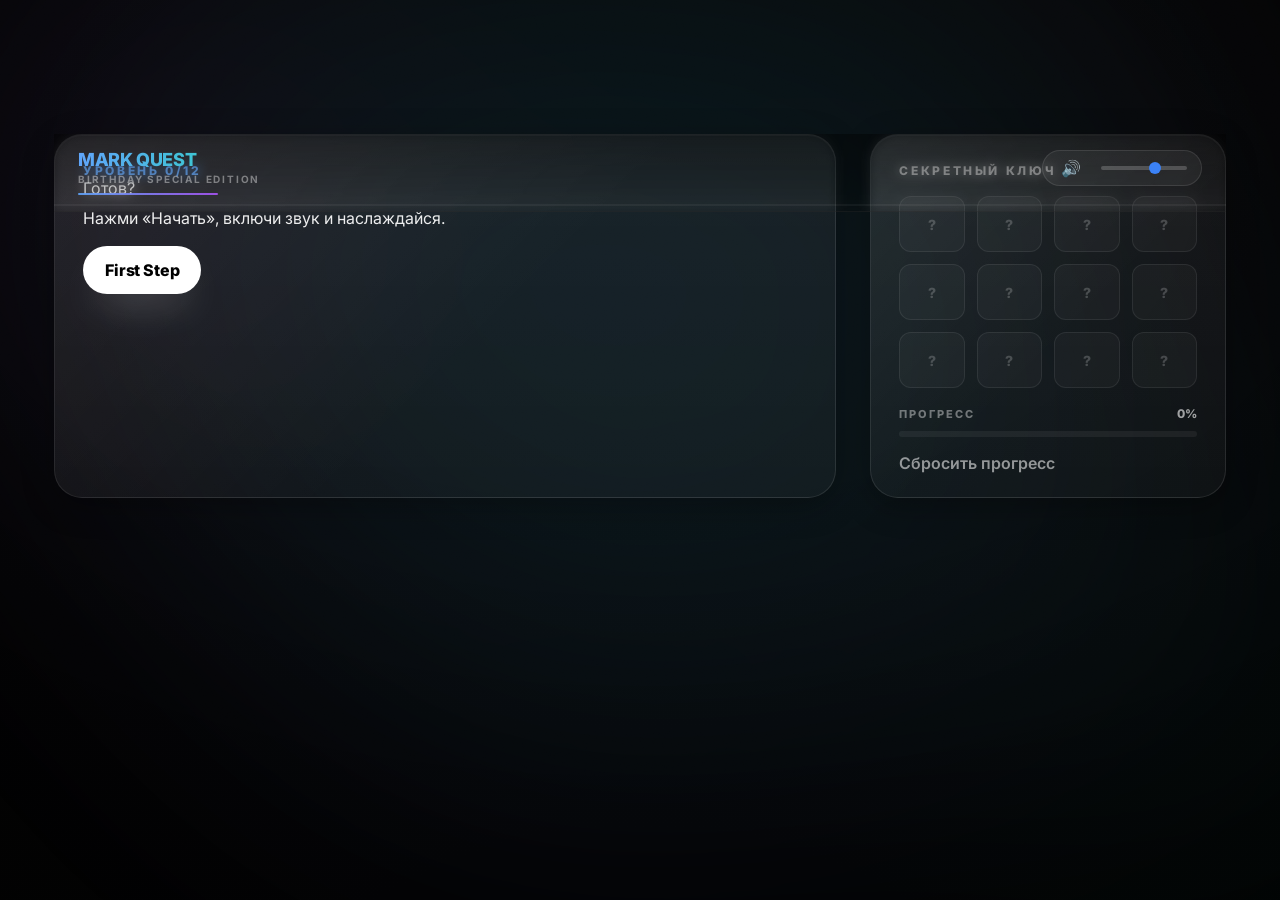
==== commit 1c1ecf36: "32" ====
--- a/docs/index.html
+++ b/docs/index.html
@@ -3,18 +3,17 @@
 <head>
   <meta charset="utf-8" />
   <meta name="viewport" content="width=device-width, initial-scale=1" />
-  <title>Квест для Марка</title>
+  <title>Mark Quest</title>
 
   <link rel="preconnect" href="https://fonts.gstatic.com" crossorigin>
   <link href="https://fonts.googleapis.com/css2?family=Inter:wght@400;500;600;700;800&display=swap" rel="stylesheet">
 
-  <link rel="stylesheet" href="./game/style.css?v=301" />
+  <link rel="stylesheet" href="./game/style.css?v=302" />
 </head>
 
 <body>
   <noscript>Нужен JavaScript, чтобы квест работал.</noscript>
 
-  <!-- Background layers -->
   <div class="bg" aria-hidden="true">
     <div class="bg__noise"></div>
     <div class="bg__vignette"></div>
@@ -25,8 +24,7 @@
     <div id="app"></div>
   </main>
 
-  <!-- IMPORTANT: data.js BEFORE app.js -->
-  <script src="./game/data.js?v=301"></script>
-  <script src="./game/app.js?v=301"></script>
+  <script src="./game/data.js?v=302"></script>
+  <script src="./game/app.js?v=302"></script>
 </body>
 </html>
--- a/docs/game/style.css
+++ b/docs/game/style.css
@@ -1,12 +1,8 @@
-/* =========================================
-   MARK QUEST — FIGMA (1:1)
-   Vanilla CSS for your app.js DOM
-   - Dark cinematic background
-   - Glassmorphism cards
-   - Cursor-follow aura (background only)
-   - NO tilt
-   ========================================= */
-
+/* MARK QUEST — FIGMA MATCH (vanilla)
+   Dark cinematic + glassmorphism + cursor aura background
+*/
+
+/* reset */
 *,*::before,*::after{box-sizing:border-box}
 html,body{height:100%}
 body{
@@ -21,14 +17,14 @@
 button,input{font:inherit;color:inherit}
 a{color:inherit;text-decoration:none}
 
-/* ---- tokens ---- */
+/* tokens */
 :root{
   --bg:#050505;
 
+  --w03: rgba(255,255,255,.03);
   --w04: rgba(255,255,255,.04);
   --w05: rgba(255,255,255,.05);
-  --w06: rgba(255,255,255,.06);
-  --w08: rgba(255,255,255,.08);
+  --w07: rgba(255,255,255,.07);
   --w10: rgba(255,255,255,.10);
   --w12: rgba(255,255,255,.12);
   --w16: rgba(255,255,255,.16);
@@ -44,12 +40,15 @@
   --r: 28px;
   --r2: 22px;
 
-  /* app.js updates these */
+  --shadow: 0 8px 32px rgba(0,0,0,.30);
+  --shadow2: 0 24px 80px rgba(0,0,0,.55);
+
+  /* set by JS (app.js): */
   --px: 50%;
   --py: 35%;
 }
 
-/* ---------- Background layers ---------- */
+/* background layers */
 .bg{
   position:fixed;
   inset:0;
@@ -57,34 +56,31 @@
   overflow:hidden;
   background:var(--bg);
 }
-
 .bg__glow{
   position:absolute;
-  inset:-12%;
+  inset:-10%;
   pointer-events:none;
 
   background:
-    radial-gradient(700px 700px at var(--px) var(--py),
+    radial-gradient(760px 760px at var(--px) var(--py),
       rgba(59,130,246,.22),
       rgba(45,212,191,.12) 44%,
       rgba(168,85,247,.10) 72%,
       transparent 78%),
-    radial-gradient(440px 440px at 14% 24%, rgba(168,85,247,.10), transparent 66%),
-    radial-gradient(440px 440px at 88% 72%, rgba(45,212,191,.10), transparent 66%);
-  filter: blur(130px);
-  opacity:.72;
+    radial-gradient(520px 520px at 16% 24%, rgba(168,85,247,.10), transparent 66%),
+    radial-gradient(520px 520px at 88% 70%, rgba(45,212,191,.10), transparent 66%);
+  filter: blur(140px);
+  opacity:.70;
   transform: translate3d(0,0,0);
 }
-
 .bg__vignette{
   position:absolute;
   inset:0;
   pointer-events:none;
   background:
-    radial-gradient(1200px 700px at 50% 20%, transparent 38%, rgba(0,0,0,.62) 88%),
+    radial-gradient(1200px 700px at 50% 20%, transparent 40%, rgba(0,0,0,.62) 88%),
     radial-gradient(900px 600px at 50% 120%, rgba(0,0,0,.55), transparent 60%);
 }
-
 .bg__noise{
   position:absolute;
   inset:0;
@@ -94,295 +90,425 @@
   background-image:url("data:image/svg+xml,%3Csvg xmlns='http://www.w3.org/2000/svg' width='140' height='140'%3E%3Cfilter id='n'%3E%3CfeTurbulence type='fractalNoise' baseFrequency='.9' numOctaves='3' stitchTiles='stitch'/%3E%3C/filter%3E%3Crect width='140' height='140' filter='url(%23n)' opacity='.8'/%3E%3C/svg%3E");
 }
 
-/* ---------- Page wrap ---------- */
+/* page spacing */
 .shell{
-  padding:120px 24px 56px;
-  max-width:1220px;
-  margin:0 auto;
-}
-
-/* ---------- HUD (generated by app.js) ---------- */
+  padding: 120px 24px 56px;
+  max-width: 1220px;
+  margin: 0 auto;
+}
+
+/* transitions */
+.screen{
+  will-change: opacity, transform, filter;
+  transition: opacity 240ms cubic-bezier(.2,.85,.2,1),
+              transform 280ms cubic-bezier(.2,.85,.2,1),
+              filter 240ms cubic-bezier(.2,.85,.2,1);
+}
+.screen.is-entering{ opacity:0; transform: translateY(12px); filter: blur(8px); }
+.screen.is-entering.is-ready{ opacity:1; transform: translateY(0); filter: blur(0); }
+.screen.is-leaving{ opacity:0; transform: translateY(10px); filter: blur(6px); pointer-events:none; }
+
+/* topbar (fixed) */
 .topbar{
   position:fixed;
   top:0; left:0; right:0;
   z-index:50;
-
+  padding: 16px 24px;
   display:flex;
   align-items:flex-start;
   justify-content:space-between;
   gap:18px;
 
-  padding:16px 24px;
-
   backdrop-filter: blur(6px);
   -webkit-backdrop-filter: blur(6px);
-  border-bottom:1px solid rgba(255,255,255,.06);
-  background:linear-gradient(180deg, rgba(0,0,0,.40), rgba(0,0,0,.10));
-}
-
-.brandTitle{
-  font-size:18px;
-  font-weight:800;
-  letter-spacing:-0.02em;
-  line-height:1.15;
-  background:linear-gradient(90deg, var(--blue), var(--teal));
-  -webkit-background-clip:text;
-  background-clip:text;
-  color:transparent;
-}
-
-.brandSub{
-  margin-top:6px;
-  font-size:10px;
-  text-transform:uppercase;
-  letter-spacing:.18em;
-  font-weight:700;
-  color:var(--t3);
-}
-
-.muted{ color: var(--t2); }
-.mono{
-  font-family:ui-monospace,SFMono-Regular,Menlo,Monaco,Consolas,"Liberation Mono",monospace;
-  letter-spacing:.18em;
-}
-
+  border-bottom: 1px solid rgba(255,255,255,.06);
+  background: linear-gradient(180deg, rgba(0,0,0,.40), rgba(0,0,0,.10));
+}
+
+.brand{ display:flex; flex-direction:column; gap: 2px; min-width: 0; }
+.brand-title{
+  font-size: 18px;
+  font-weight: 800;
+  letter-spacing: -0.02em;
+  line-height: 1.15;
+
+  background: linear-gradient(90deg, var(--blue), var(--teal));
+  -webkit-background-clip: text;
+  background-clip: text;
+  color: transparent;
+}
+.brand-subtitle{
+  font-size: 10px;
+  text-transform: uppercase;
+  letter-spacing: .18em;
+  font-weight: 700;
+  color: var(--t3);
+}
+.brand-underline{
+  margin-top: 6px;
+  width: 140px;
+  height: 2px;
+  border-radius: 999px;
+  background: linear-gradient(90deg, var(--blue), var(--purple));
+  opacity: .9;
+}
+
+/* audio control (right) */
 .audio{
   display:flex;
   align-items:center;
-  gap:12px;
-  padding:6px 12px;
-  border-radius:999px;
-  background:var(--w05);
-  border:1px solid var(--w10);
-  height:fit-content;
-}
-
+  gap: 12px;
+  padding: 6px 12px;
+  border-radius: 999px;
+  background: rgba(255,255,255,.05);
+  border: 1px solid rgba(255,255,255,.10);
+}
 .audioBtn{
-  background:transparent;
-  border:0;
-  cursor:pointer;
-  opacity:.9;
-  transition:transform 160ms ease, opacity 160ms ease;
-}
-.audioBtn:hover{ opacity:1; transform:scale(1.06); }
-.audioBtn:active{ transform:scale(.95); }
+  background: transparent;
+  border: 0;
+  cursor: pointer;
+  opacity: .90;
+  transition: transform 160ms ease, opacity 160ms ease;
+}
+.audioBtn:hover{ opacity:1; transform: scale(1.06); }
+.audioBtn:active{ transform: scale(.95); }
 
 .audioRange{
-  width:80px;
-  height:4px;
+  width: 86px;
+  height: 4px;
   appearance:none;
-  background:rgba(255,255,255,.20);
-  border-radius:999px;
-  outline:none;
+  background: rgba(255,255,255,.20);
+  border-radius: 999px;
+  outline: none;
 }
 .audioRange::-webkit-slider-thumb{
   appearance:none;
-  width:12px;height:12px;
-  border-radius:50%;
-  background:rgba(59,130,246,1);
+  width: 12px; height: 12px;
+  border-radius: 50%;
+  background: rgba(59,130,246,1);
   cursor:pointer;
 }
 .audioRange::-moz-range-thumb{
-  width:12px;height:12px;
-  border-radius:50%;
-  background:rgba(59,130,246,1);
+  width:12px; height:12px;
+  border-radius: 50%;
+  background: rgba(59,130,246,1);
   border:0;
-  cursor:pointer;
-}
-.audioPct{
-  min-width:36px;
-  text-align:right;
-  font-size:12px;
-  color:var(--t3);
-}
-
-/* thin progress line */
+}
+
+/* progress line */
 .progressBar{
   position:fixed;
   top:70px; left:0; right:0;
   z-index:49;
-  height:2px;
-  background:rgba(255,255,255,.06);
-  overflow:hidden;
+  height: 2px;
+  background: rgba(255,255,255,.06);
+  overflow: hidden;
 }
 .progressFill{
   height:100%;
   width:0%;
-  background:linear-gradient(90deg, var(--blue), var(--teal), var(--purple));
+  background: linear-gradient(90deg, var(--blue), var(--teal), var(--purple));
+  transition: width 450ms ease;
   position:relative;
-  transition:width 450ms ease;
 }
 .progressFill::after{
   content:"";
   position:absolute;
   inset:0;
-  background:rgba(255,255,255,.30);
-  opacity:.30;
-  animation:pulse 1.2s ease-in-out infinite;
-}
-@keyframes pulse{0%,100%{opacity:.18}50%{opacity:.42}}
-
-/* ---------- Main layout ---------- */
+  background: rgba(255,255,255,.30);
+  opacity:.22;
+  animation: pulse 1.2s ease-in-out infinite;
+}
+@keyframes pulse{0%,100%{opacity:.14}50%{opacity:.30}}
+
+/* layout grid */
 .grid2{
   display:grid;
-  grid-template-columns:1fr;
-  gap:34px;
-}
-@media (min-width:1024px){
-  .grid2{ grid-template-columns:2.2fr 1fr; }
-}
-
-/* ---------- Glass card ---------- */
+  grid-template-columns: 1fr;
+  gap: 34px;
+  margin-top: 14px;
+}
+@media (min-width: 1024px){
+  .grid2{ grid-template-columns: 2.2fr 1fr; }
+}
+
+/* glass card */
 .card{
   position:relative;
   overflow:hidden;
-  border-radius:var(--r);
-  border:1px solid rgba(255,255,255,.10);
-  background:linear-gradient(180deg, rgba(255,255,255,.06), rgba(255,255,255,.035));
+  border-radius: var(--r);
+  border: 1px solid rgba(255,255,255,.10);
+  background: linear-gradient(180deg, rgba(255,255,255,.06), rgba(255,255,255,.035));
   backdrop-filter: blur(12px);
   -webkit-backdrop-filter: blur(12px);
-  box-shadow:
-    0 8px 32px rgba(0,0,0,.30),
-    inset 0 1px 0 rgba(255,255,255,.06);
-
-  /* hard-disable any tilt */
-  transform:none !important;
-}
-
+  box-shadow: var(--shadow), inset 0 1px 0 rgba(255,255,255,.06);
+}
 .card::before{
   content:"";
   position:absolute;
   inset:0;
-  background:linear-gradient(135deg, rgba(255,255,255,.06), transparent 56%);
+  background: linear-gradient(135deg, rgba(255,255,255,.06), transparent 56%);
   pointer-events:none;
 }
 .card::after{
   content:"";
   position:absolute;
   inset:-2px;
-  border-radius:inherit;
+  border-radius: inherit;
   pointer-events:none;
   box-shadow: inset 0 0 0 1px rgba(255,255,255,.06);
   opacity:.70;
 }
-
 .card > *{ position:relative; z-index:1; }
 
-.pad-lg{ padding:32px; }
-
-.h1{
-  font-size:20px;
-  font-weight:800;
-  letter-spacing:-0.02em;
-  color:var(--t1);
-}
-.h2{
-  font-size:16px;
-  font-weight:800;
-  letter-spacing:-0.01em;
-  color:var(--t1);
-}
-
-/* ---------- Key card ---------- */
-.keyCard .key{
-  margin-top:16px;
-  padding:14px 14px;
-  border-radius:16px;
-  background:rgba(0,0,0,.28);
-  border:1px solid rgba(255,255,255,.08);
-  box-shadow: inset 0 1px 0 rgba(255,255,255,.05);
-}
-
-/* ---------- Buttons (Figma) ---------- */
-.btn, .optBtn, .videoStartBtn{
-  border-radius:999px;
-  padding:14px 18px;
-  border:1px solid rgba(255,255,255,.10);
-  background:rgba(255,255,255,.06);
-  color:rgba(255,255,255,.92);
+.pad-lg{ padding: 28px; }
+
+.cardTop{
+  display:flex;
+  align-items:center;
+  justify-content:space-between;
+  gap:16px;
+}
+
+.kicker{
+  font-size: 12px;
+  font-weight: 800;
+  letter-spacing: .22em;
+  text-transform: uppercase;
+  color: rgba(96,165,250,1);
+}
+
+/* dots indicator */
+.dots{
+  display:flex;
+  gap:4px;
+  opacity:.95;
+}
+.dot{
+  width:6px; height:6px;
+  border-radius: 999px;
+  background: rgba(255,255,255,.10);
+}
+.dot.is-active{ background: rgba(96,165,250,1); }
+
+/* question title */
+.qTitle{
+  margin-top: 16px;
+  font-size: 34px;
+  font-weight: 800;
+  letter-spacing: -0.02em;
+  line-height: 1.15;
+  color: rgba(255,255,255,.92);
+}
+
+/* msg */
+.msg{
+  margin-top: 14px;
+  min-height: 22px;
+  color: var(--t2);
+}
+
+/* options grid 2x2 */
+.optGrid{
+  margin-top: 18px;
+  display:grid;
+  grid-template-columns: 1fr;
+  gap: 14px;
+}
+@media (min-width: 820px){
+  .optGrid{ grid-template-columns: 1fr 1fr; }
+}
+
+.optCard{
+  height: 64px;
+  border-radius: var(--r2);
+  border: 1px solid rgba(255,255,255,.08);
+  background: rgba(255,255,255,.04);
+  display:flex;
+  align-items:center;
+  justify-content:space-between;
+  gap: 14px;
+  padding: 0 18px;
   cursor:pointer;
-  box-shadow:0 18px 40px rgba(0,0,0,.35);
-  transition:transform 160ms ease, background 160ms ease, border-color 160ms ease, box-shadow 160ms ease;
-}
-.btn:hover, .optBtn:hover, .videoStartBtn:hover{
-  transform:translateY(-1px);
-  background:rgba(255,255,255,.08);
-  border-color:rgba(255,255,255,.14);
-  box-shadow:0 22px 55px rgba(0,0,0,.40);
-}
-.btn:active, .optBtn:active, .videoStartBtn:active{
-  transform:translateY(0) scale(.99);
-}
-
-/* option list: full width */
-.options{
+  text-align:left;
+
+  transition: transform 160ms ease, background 160ms ease, border-color 160ms ease, box-shadow 160ms ease;
+}
+.optCard:hover{
+  transform: translateY(-1px);
+  background: rgba(255,255,255,.05);
+  border-color: rgba(255,255,255,.12);
+  box-shadow: 0 18px 50px rgba(0,0,0,.35);
+}
+.optText{
+  font-size: 14px;
+  font-weight: 600;
+  color: rgba(255,255,255,.86);
+}
+.optDot{
+  width: 6px;
+  height: 6px;
+  border-radius: 999px;
+  background: rgba(255,255,255,.14);
+  flex: 0 0 auto;
+}
+
+/* selection / feedback */
+.optCard.is-selected{
+  border-color: rgba(96,165,250,.45);
+  background: rgba(96,165,250,.06);
+}
+.optCard.is-selected .optDot{ background: rgba(96,165,250,1); }
+
+.optCard.is-wrong{
+  border-color: rgba(255,255,255,.14);
+  background: rgba(255,255,255,.035);
+  box-shadow: none;
+}
+.optCard.is-wrong .optDot{ background: rgba(255,255,255,.16); }
+.optCard.is-correct{
+  border-color: rgba(45,212,191,.45);
+  background: rgba(45,212,191,.06);
+}
+.optCard.is-correct .optDot{ background: rgba(45,212,191,1); }
+
+/* primary button (white) */
+.btnPrimary{
+  border: 0;
+  cursor:pointer;
+  border-radius: 999px;
+  padding: 14px 22px;
+  background: #fff;
+  color: #000;
+  font-weight: 800;
+  letter-spacing: -0.01em;
+  position: relative;
+  overflow:hidden;
+  box-shadow: 0 20px 40px -15px rgba(255,255,255,.30);
+  transition: transform 160ms ease, box-shadow 160ms ease;
+}
+.btnPrimary:hover{ transform: scale(1.02); }
+.btnPrimary:active{ transform: scale(.99); }
+.btnPrimary::after{
+  content:"";
+  position:absolute;
+  inset:0;
+  background: linear-gradient(90deg, rgba(219,234,254,1), rgba(255,255,255,1));
+  opacity:0;
+  transition: opacity 160ms ease;
+}
+.btnPrimary:hover::after{ opacity:1; }
+.btnPrimary > span{ position:relative; z-index:1; }
+
+.startRow{ margin-top: 18px; }
+
+/* link-style button */
+.linkBtn{
+  margin-top: 16px;
+  width: fit-content;
+  background: transparent;
+  border: 0;
+  padding: 0;
+  color: rgba(255,255,255,.55);
+  cursor: pointer;
+  font-weight: 600;
+  transition: color 160ms ease;
+}
+.linkBtn:hover{ color: rgba(255,255,255,.78); }
+
+/* key card */
+.keyCard{ padding-bottom: 24px; }
+.keyTitle{
+  font-size: 12px;
+  font-weight: 800;
+  letter-spacing: .22em;
+  text-transform: uppercase;
+  color: rgba(255,255,255,.55);
+}
+
+.keyGrid{
+  margin-top: 18px;
   display:grid;
-  gap:12px;
-  margin-top:14px;
-}
-.optBtn{
-  width:100%;
-  text-align:center;
-  padding:14px 18px;
-  background:rgba(255,255,255,.055);
-}
-
-/* Primary buttons (Figma): white */
-#startBtn, #videoStartBtn{
-  background:#fff;
-  color:#000;
-  border:0;
-  box-shadow:0 20px 40px -15px rgba(255,255,255,.30);
-  position:relative;
+  grid-template-columns: repeat(4, 1fr);
+  gap: 12px;
+}
+.keySlot{
+  height: 56px;
+  border-radius: 12px;
+  border: 1px solid rgba(255,255,255,.08);
+  background: rgba(255,255,255,.03);
+  display:flex;
+  align-items:center;
+  justify-content:center;
+  color: rgba(255,255,255,.20);
+  font-weight: 800;
+  font-size: 14px;
+}
+.keySlot.is-known{
+  color: rgba(255,255,255,.85);
+  background: rgba(255,255,255,.045);
+}
+
+.keyFooter{
+  margin-top: 18px;
+  display:flex;
+  align-items:center;
+  justify-content:space-between;
+}
+.keyLabel{
+  font-size: 11px;
+  font-weight: 800;
+  letter-spacing: .18em;
+  text-transform: uppercase;
+  color: rgba(255,255,255,.40);
+}
+.keyPct{
+  font-size: 12px;
+  font-weight: 800;
+  color: rgba(255,255,255,.60);
+}
+
+.keyBar{
+  margin-top: 10px;
+  height: 6px;
+  border-radius: 999px;
+  background: rgba(255,255,255,.06);
   overflow:hidden;
 }
-#startBtn::after, #videoStartBtn::after{
-  content:"";
-  position:absolute;
-  inset:0;
-  background:linear-gradient(90deg, rgba(219,234,254,1), rgba(255,255,255,1));
-  opacity:0;
-  transition:opacity 160ms ease;
-}
-#startBtn:hover::after, #videoStartBtn:hover::after{ opacity:1; }
-#startBtn > *, #videoStartBtn > *{ position:relative; z-index:1; }
-
-/* Reset stays dark */
-#resetBtn{
-  background:rgba(255,255,255,.06);
-  color:rgba(255,255,255,.92);
-  border:1px solid rgba(255,255,255,.10);
-}
-
-/* ---------- Video ---------- */
-.videoWrap{ margin-top:12px; position:relative; }
+.keyBarFill{
+  height:100%;
+  width:0%;
+  background: linear-gradient(90deg, var(--blue), var(--teal));
+  border-radius: 999px;
+}
+
+/* video */
+.videoWrap{
+  margin-top: 18px;
+  position: relative;
+}
 .videoWrap video{
   width:100%;
-  border-radius:14px;
-  background:rgba(0,0,0,.40);
-  border:1px solid rgba(255,255,255,.06);
-  box-shadow: 0 18px 70px rgba(0,0,0,.55);
-}
-
-/* Place the "▶ Смотреть" button like in figma overlayed bottom-left */
-.videoStartBtn{
-  position:absolute;
-  left:14px;
-  bottom:14px;
-  padding:12px 16px;
-  border-radius:999px;
-  background:rgba(255,255,255,.08);
-  border:1px solid rgba(255,255,255,.10);
-}
-
-/* ---------- Messages ---------- */
-.msg{ color: var(--t3); }
-.msg.bad{ color: rgba(255,255,255,.75); }
-
-/* ---------- Mobile ---------- */
+  border-radius: 14px;
+  background: rgba(0,0,0,.40);
+  border: 1px solid rgba(255,255,255,.06);
+  box-shadow: var(--shadow2);
+  overflow:hidden;
+}
+.videoOverlay{
+  position:absolute;
+  left: 14px;
+  bottom: 14px;
+  padding: 12px 18px;
+}
+.videoOverlay.is-hidden{ display:none; }
+
+/* mobile */
 @media (max-width:520px){
-  .shell{ padding:118px 16px 48px; }
-  .topbar{ padding:14px 16px; }
-  .pad-lg{ padding:18px; }
-  .audioRange{ width:64px; }
-}
+  .shell{ padding: 118px 16px 48px; }
+  .topbar{ padding: 14px 16px; }
+  .pad-lg{ padding: 18px; }
+  .qTitle{ font-size: 26px; }
+  .audioRange{ width: 64px; }
+  .keySlot{ height: 52px; }
+}
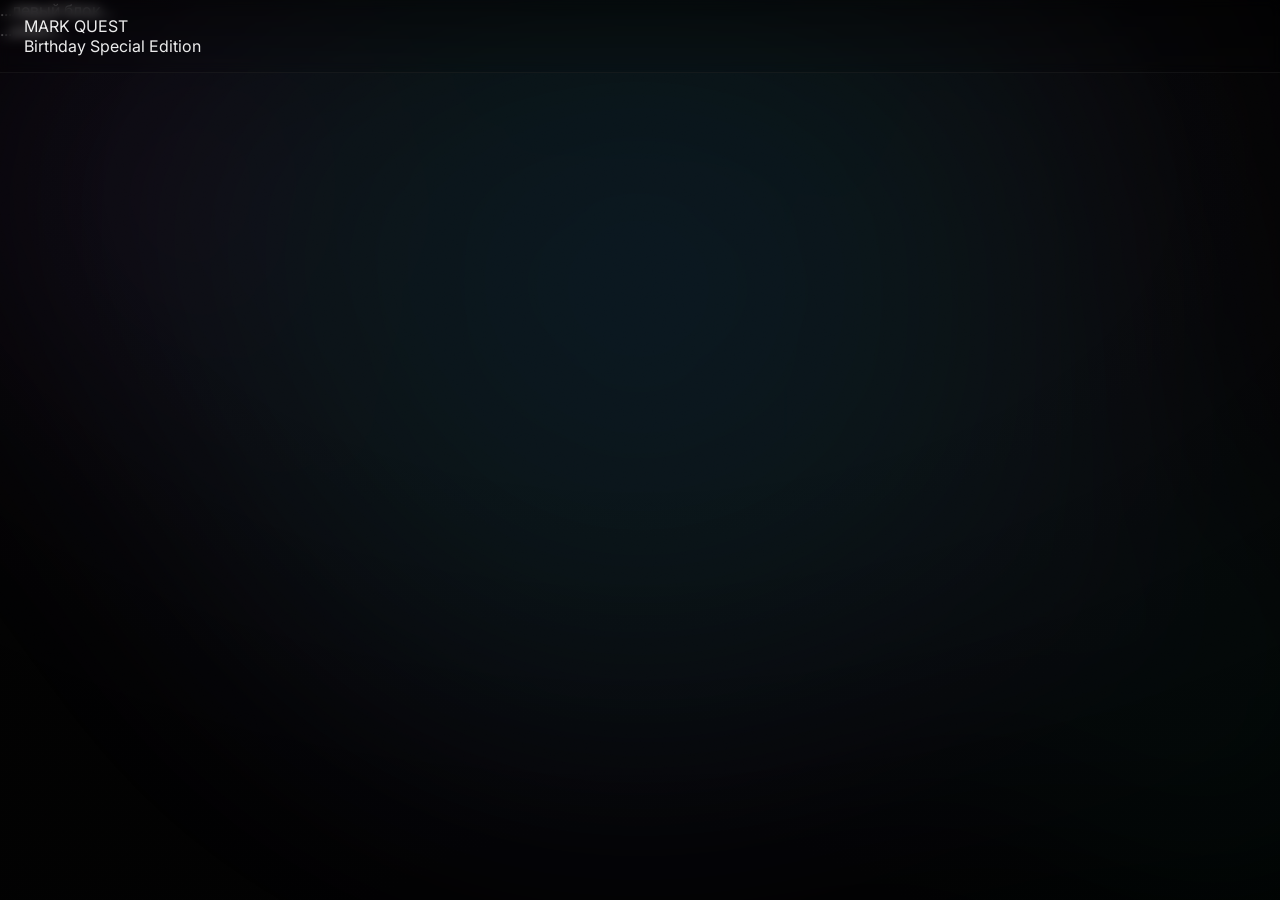
==== commit 0162a5c3: "3" ====
--- a/docs/index.html
+++ b/docs/index.html
@@ -3,19 +3,46 @@
 <head>
   <meta charset="utf-8" />
   <meta name="viewport" content="width=device-width, initial-scale=1" />
-  <title>Mark Quest</title>
+  <title>Квест для Марка</title>
 
   <link rel="preconnect" href="https://fonts.gstatic.com" crossorigin>
   <link href="https://fonts.googleapis.com/css2?family=Inter:wght@400;500;600;700;800&display=swap" rel="stylesheet">
 
-  <link rel="stylesheet" href="./game/style.css?v=302" />
+  <link rel="stylesheet" href="./game/style.css?v=400" />
 </head>
 
 <body>
   <noscript>Нужен JavaScript, чтобы квест работал.</noscript>
+  
+  <header class="topbar">
+  <div class="brand">
+    <div class="brand-title">MARK QUEST</div>
+    <div class="brand-subtitle">Birthday Special Edition</div>
+  </div>
 
+  <div class="volume-pill">
+    <!-- твоя кнопка mute -->
+    <!-- твой range -->
+  </div>
+</header>
+
+<div class="progress-line">
+  <div class="fill" style="width: 0%"></div>
+</div>
+
+
+<main>
+  <div class="layout-grid">
+    <section class="glass-card"> ...левый блок... </section>
+    <aside class="glass-card"> ...ключ... </aside>
+  </div>
+</main>
+
+
+  <!-- Background layers -->
   <div class="bg" aria-hidden="true">
     <div class="bg__noise"></div>
+	<div class="bg" aria-hidden="true"></div>
     <div class="bg__vignette"></div>
     <div class="bg__glow"></div>
   </div>
@@ -24,7 +51,9 @@
     <div id="app"></div>
   </main>
 
-  <script src="./game/data.js?v=302"></script>
-  <script src="./game/app.js?v=302"></script>
+  <!-- IMPORTANT: data.js BEFORE app.js -->
+  <script src="./game/data.js?v=400"></script>
+  <script src="./game/app.js?v=400"></script>
 </body>
 </html>
+
--- a/docs/game/style.css
+++ b/docs/game/style.css
@@ -1,8 +1,7 @@
-/* MARK QUEST — FIGMA MATCH (vanilla)
-   Dark cinematic + glassmorphism + cursor aura background
-*/
-
-/* reset */
+/* =========================================
+   MARK QUEST — FIGMA 1:1 (Vanilla)
+   ========================================= */
+
 *,*::before,*::after{box-sizing:border-box}
 html,body{height:100%}
 body{
@@ -17,14 +16,12 @@
 button,input{font:inherit;color:inherit}
 a{color:inherit;text-decoration:none}
 
-/* tokens */
 :root{
   --bg:#050505;
 
-  --w03: rgba(255,255,255,.03);
   --w04: rgba(255,255,255,.04);
-  --w05: rgba(255,255,255,.05);
-  --w07: rgba(255,255,255,.07);
+  --w06: rgba(255,255,255,.06);
+  --w08: rgba(255,255,255,.08);
   --w10: rgba(255,255,255,.10);
   --w12: rgba(255,255,255,.12);
   --w16: rgba(255,255,255,.16);
@@ -37,478 +34,417 @@
   --teal:#2DD4BF;
   --purple:#A855F7;
 
-  --r: 28px;
-  --r2: 22px;
+  --r:28px;
+  --r2:22px;
 
   --shadow: 0 8px 32px rgba(0,0,0,.30);
-  --shadow2: 0 24px 80px rgba(0,0,0,.55);
-
-  /* set by JS (app.js): */
-  --px: 50%;
-  --py: 35%;
-}
-
-/* background layers */
+  --shadow2: 0 18px 70px rgba(0,0,0,.55);
+
+  /* cursor aura (app.js sets --px/--py) */
+  --px:50%;
+  --py:35%;
+}
+
+/* ===== background ===== */
 .bg{
-  position:fixed;
-  inset:0;
+  position:fixed; inset:0;
   z-index:-10;
   overflow:hidden;
   background:var(--bg);
 }
 .bg__glow{
-  position:absolute;
-  inset:-10%;
+  position:absolute; inset:-10%;
   pointer-events:none;
-
   background:
-    radial-gradient(760px 760px at var(--px) var(--py),
+    radial-gradient(700px 700px at var(--px) var(--py),
       rgba(59,130,246,.22),
       rgba(45,212,191,.12) 44%,
       rgba(168,85,247,.10) 72%,
       transparent 78%),
-    radial-gradient(520px 520px at 16% 24%, rgba(168,85,247,.10), transparent 66%),
-    radial-gradient(520px 520px at 88% 70%, rgba(45,212,191,.10), transparent 66%);
-  filter: blur(140px);
-  opacity:.70;
-  transform: translate3d(0,0,0);
+    radial-gradient(440px 440px at 14% 24%, rgba(168,85,247,.10), transparent 66%),
+    radial-gradient(440px 440px at 88% 72%, rgba(45,212,191,.10), transparent 66%);
+  filter: blur(130px);
+  opacity:.72;
+  transform:translate3d(0,0,0);
 }
 .bg__vignette{
-  position:absolute;
-  inset:0;
+  position:absolute; inset:0;
   pointer-events:none;
   background:
-    radial-gradient(1200px 700px at 50% 20%, transparent 40%, rgba(0,0,0,.62) 88%),
+    radial-gradient(1200px 700px at 50% 20%, transparent 38%, rgba(0,0,0,.62) 88%),
     radial-gradient(900px 600px at 50% 120%, rgba(0,0,0,.55), transparent 60%);
 }
 .bg__noise{
-  position:absolute;
-  inset:0;
+  position:absolute; inset:0;
   pointer-events:none;
   opacity:.06;
   mix-blend-mode:overlay;
   background-image:url("data:image/svg+xml,%3Csvg xmlns='http://www.w3.org/2000/svg' width='140' height='140'%3E%3Cfilter id='n'%3E%3CfeTurbulence type='fractalNoise' baseFrequency='.9' numOctaves='3' stitchTiles='stitch'/%3E%3C/filter%3E%3Crect width='140' height='140' filter='url(%23n)' opacity='.8'/%3E%3C/svg%3E");
 }
 
-/* page spacing */
+/* ===== layout ===== */
 .shell{
   padding: 120px 24px 56px;
   max-width: 1220px;
   margin: 0 auto;
 }
 
-/* transitions */
+/* ===== topbar + progress line ===== */
+.topbar{
+  position:fixed;
+  top:0; left:0; right:0;
+  z-index:50;
+
+  display:flex;
+  align-items:center;
+  justify-content:space-between;
+  gap:18px;
+
+  padding:16px 24px;
+  backdrop-filter: blur(6px);
+  -webkit-backdrop-filter: blur(6px);
+  border-bottom: 1px solid rgba(255,255,255,.06);
+  background: linear-gradient(180deg, rgba(0,0,0,.40), rgba(0,0,0,.10));
+}
+
+.brand{display:flex;flex-direction:column}
+.brandTitle{
+  font-size:18px;
+  font-weight:800;
+  letter-spacing:-0.02em;
+  line-height:1.15; /* fixes overlap */
+  background: linear-gradient(90deg, var(--blue), var(--teal));
+  -webkit-background-clip:text;
+  background-clip:text;
+  color:transparent;
+}
+.brandSub{
+  margin-top:6px;
+  font-size:10px;
+  text-transform:uppercase;
+  letter-spacing:.18em;
+  font-weight:700;
+  line-height:1.2;
+  color: var(--t3);
+}
+.muted{color:var(--t2)}
+
+.audio{
+  display:flex;
+  align-items:center;
+  gap:12px;
+  padding:8px 12px;
+  border-radius:999px;
+  background: rgba(255,255,255,.05);
+  border: 1px solid rgba(255,255,255,.10);
+}
+.audioBtn{
+  background:transparent;border:0;cursor:pointer;
+  opacity:.9;
+}
+.audioRange{
+  width:96px;
+  height:4px;
+  appearance:none;
+  background:rgba(255,255,255,.20);
+  border-radius:999px;
+  outline:none;
+}
+.audioRange::-webkit-slider-thumb{
+  appearance:none;
+  width:12px;height:12px;border-radius:50%;
+  background:rgba(96,165,250,1);
+  cursor:pointer;
+}
+.audioRange::-moz-range-thumb{
+  width:12px;height:12px;border-radius:50%;
+  background:rgba(96,165,250,1);
+  border:0;cursor:pointer;
+}
+
+.progressBar{
+  position:fixed;
+  top: 62px; /* was 70; tighter to avoid overlap */
+  left:0; right:0;
+  z-index:49;
+  height:2px;
+  background: rgba(255,255,255,.06);
+  overflow:hidden;
+}
+.progressFill{
+  height:100%;
+  width:0%;
+  background: linear-gradient(90deg, var(--blue), var(--teal), var(--purple));
+  transition: width 450ms ease;
+}
+
+/* ===== cards ===== */
+.grid2{
+  display:grid;
+  grid-template-columns:1fr;
+  gap:34px;
+}
+@media (min-width: 1024px){
+  .grid2{ grid-template-columns: 2.2fr 1fr; }
+}
+
+.card{
+  position:relative;
+  border-radius: var(--r);
+  border:1px solid rgba(255,255,255,.10);
+  background: linear-gradient(180deg, rgba(255,255,255,.06), rgba(255,255,255,.035));
+  backdrop-filter: blur(12px);
+  -webkit-backdrop-filter: blur(12px);
+  box-shadow: var(--shadow), inset 0 1px 0 rgba(255,255,255,.06);
+  overflow:hidden;
+  transform:none !important;
+}
+.card::before{
+  content:"";
+  position:absolute; inset:0;
+  background: linear-gradient(135deg, rgba(255,255,255,.06), transparent 56%);
+  pointer-events:none;
+}
+.card::after{
+  content:"";
+  position:absolute; inset:-2px;
+  border-radius:inherit;
+  pointer-events:none;
+  box-shadow: inset 0 0 0 1px rgba(255,255,255,.06);
+  opacity:.70;
+}
+.card > *{ position:relative; z-index:1; }
+
+.pad-lg{ padding: 32px; }
+
 .screen{
   will-change: opacity, transform, filter;
   transition: opacity 240ms cubic-bezier(.2,.85,.2,1),
               transform 280ms cubic-bezier(.2,.85,.2,1),
               filter 240ms cubic-bezier(.2,.85,.2,1);
 }
-.screen.is-entering{ opacity:0; transform: translateY(12px); filter: blur(8px); }
-.screen.is-entering.is-ready{ opacity:1; transform: translateY(0); filter: blur(0); }
-.screen.is-leaving{ opacity:0; transform: translateY(10px); filter: blur(6px); pointer-events:none; }
-
-/* topbar (fixed) */
-.topbar{
-  position:fixed;
-  top:0; left:0; right:0;
-  z-index:50;
-  padding: 16px 24px;
-  display:flex;
-  align-items:flex-start;
+.screen.is-leaving{opacity:0;transform:translateY(10px);filter:blur(6px);pointer-events:none}
+.screen.is-entering{opacity:0;transform:translateY(12px);filter:blur(8px)}
+.screen.is-entering.is-ready{opacity:1;transform:translateY(0);filter:blur(0)}
+
+/* ===== left level header ===== */
+.levelTop{
+  display:flex;
+  align-items:center;
   justify-content:space-between;
-  gap:18px;
-
-  backdrop-filter: blur(6px);
-  -webkit-backdrop-filter: blur(6px);
-  border-bottom: 1px solid rgba(255,255,255,.06);
-  background: linear-gradient(180deg, rgba(0,0,0,.40), rgba(0,0,0,.10));
-}
-
-.brand{ display:flex; flex-direction:column; gap: 2px; min-width: 0; }
-.brand-title{
-  font-size: 18px;
+  gap:16px;
+  margin-bottom: 18px;
+}
+.levelKicker{
+  font-size:12px;
+  font-weight:800;
+  letter-spacing:.18em;
+  text-transform:uppercase;
+  color: rgba(96,165,250,1);
+}
+.dots{display:flex;gap:6px}
+.dot{
+  width:6px;height:6px;border-radius:999px;
+  background: rgba(255,255,255,.14);
+}
+.dot.is-active{ background: rgba(96,165,250,1); }
+
+/* big question */
+.qTitle{
+  font-size: 30px;
+  line-height: 1.15;
   font-weight: 800;
   letter-spacing: -0.02em;
-  line-height: 1.15;
-
-  background: linear-gradient(90deg, var(--blue), var(--teal));
-  -webkit-background-clip: text;
-  background-clip: text;
-  color: transparent;
-}
-.brand-subtitle{
-  font-size: 10px;
-  text-transform: uppercase;
-  letter-spacing: .18em;
-  font-weight: 700;
-  color: var(--t3);
-}
-.brand-underline{
-  margin-top: 6px;
-  width: 140px;
-  height: 2px;
+  color: var(--t1);
+  margin-bottom: 18px;
+}
+
+/* ===== option cards (2x2) ===== */
+.optGrid{
+  display:grid;
+  grid-template-columns: 1fr 1fr;
+  gap: 14px;
+  margin-top: 8px;
+}
+@media (max-width: 720px){
+  .optGrid{ grid-template-columns: 1fr; }
+  .qTitle{ font-size: 24px; }
+}
+.optCard{
+  width:100%;
+  text-align:left;
+  padding: 16px 16px;
+  border-radius: var(--r2);
+  background: rgba(255,255,255,.04);
+  border: 1px solid rgba(255,255,255,.08);
+  box-shadow: 0 18px 40px rgba(0,0,0,.22);
+  cursor:pointer;
+  display:flex;
+  align-items:center;
+  justify-content:space-between;
+  gap:12px;
+  transition: transform 160ms ease, background 160ms ease, border-color 160ms ease;
+}
+.optCard:hover{
+  transform: translateY(-1px);
+  background: rgba(255,255,255,.06);
+  border-color: rgba(255,255,255,.12);
+}
+.optCard:active{ transform: translateY(0) scale(.99); }
+
+.optText{
+  font-size: 14px;
+  font-weight: 600;
+  color: rgba(255,255,255,.85);
+}
+.optDot{
+  width: 7px;
+  height: 7px;
   border-radius: 999px;
-  background: linear-gradient(90deg, var(--blue), var(--purple));
-  opacity: .9;
-}
-
-/* audio control (right) */
-.audio{
-  display:flex;
-  align-items:center;
-  gap: 12px;
-  padding: 6px 12px;
-  border-radius: 999px;
-  background: rgba(255,255,255,.05);
-  border: 1px solid rgba(255,255,255,.10);
-}
-.audioBtn{
-  background: transparent;
-  border: 0;
-  cursor: pointer;
-  opacity: .90;
-  transition: transform 160ms ease, opacity 160ms ease;
-}
-.audioBtn:hover{ opacity:1; transform: scale(1.06); }
-.audioBtn:active{ transform: scale(.95); }
-
-.audioRange{
-  width: 86px;
-  height: 4px;
-  appearance:none;
-  background: rgba(255,255,255,.20);
-  border-radius: 999px;
-  outline: none;
-}
-.audioRange::-webkit-slider-thumb{
-  appearance:none;
-  width: 12px; height: 12px;
-  border-radius: 50%;
-  background: rgba(59,130,246,1);
-  cursor:pointer;
-}
-.audioRange::-moz-range-thumb{
-  width:12px; height:12px;
-  border-radius: 50%;
-  background: rgba(59,130,246,1);
-  border:0;
-}
-
-/* progress line */
-.progressBar{
-  position:fixed;
-  top:70px; left:0; right:0;
-  z-index:49;
-  height: 2px;
-  background: rgba(255,255,255,.06);
-  overflow: hidden;
-}
-.progressFill{
-  height:100%;
-  width:0%;
-  background: linear-gradient(90deg, var(--blue), var(--teal), var(--purple));
-  transition: width 450ms ease;
-  position:relative;
-}
-.progressFill::after{
-  content:"";
-  position:absolute;
-  inset:0;
-  background: rgba(255,255,255,.30);
-  opacity:.22;
-  animation: pulse 1.2s ease-in-out infinite;
-}
-@keyframes pulse{0%,100%{opacity:.14}50%{opacity:.30}}
-
-/* layout grid */
-.grid2{
-  display:grid;
-  grid-template-columns: 1fr;
-  gap: 34px;
-  margin-top: 14px;
-}
-@media (min-width: 1024px){
-  .grid2{ grid-template-columns: 2.2fr 1fr; }
-}
-
-/* glass card */
-.card{
-  position:relative;
-  overflow:hidden;
-  border-radius: var(--r);
-  border: 1px solid rgba(255,255,255,.10);
-  background: linear-gradient(180deg, rgba(255,255,255,.06), rgba(255,255,255,.035));
-  backdrop-filter: blur(12px);
-  -webkit-backdrop-filter: blur(12px);
-  box-shadow: var(--shadow), inset 0 1px 0 rgba(255,255,255,.06);
-}
-.card::before{
-  content:"";
-  position:absolute;
-  inset:0;
-  background: linear-gradient(135deg, rgba(255,255,255,.06), transparent 56%);
-  pointer-events:none;
-}
-.card::after{
-  content:"";
-  position:absolute;
-  inset:-2px;
-  border-radius: inherit;
-  pointer-events:none;
-  box-shadow: inset 0 0 0 1px rgba(255,255,255,.06);
-  opacity:.70;
-}
-.card > *{ position:relative; z-index:1; }
-
-.pad-lg{ padding: 28px; }
-
-.cardTop{
-  display:flex;
-  align-items:center;
-  justify-content:space-between;
-  gap:16px;
-}
-
-.kicker{
-  font-size: 12px;
-  font-weight: 800;
-  letter-spacing: .22em;
-  text-transform: uppercase;
-  color: rgba(96,165,250,1);
-}
-
-/* dots indicator */
-.dots{
-  display:flex;
-  gap:4px;
-  opacity:.95;
-}
-.dot{
-  width:6px; height:6px;
-  border-radius: 999px;
-  background: rgba(255,255,255,.10);
-}
-.dot.is-active{ background: rgba(96,165,250,1); }
-
-/* question title */
-.qTitle{
-  margin-top: 16px;
-  font-size: 34px;
-  font-weight: 800;
-  letter-spacing: -0.02em;
-  line-height: 1.15;
-  color: rgba(255,255,255,.92);
-}
-
-/* msg */
+  background: rgba(255,255,255,.14);
+  flex: 0 0 auto;
+}
+.optCard.is-selected{
+  border-color: rgba(96,165,250,.55);
+  background: rgba(96,165,250,.08);
+}
+.optCard.is-selected .optDot{ background: rgba(96,165,250,1); }
+
+/* feedback */
 .msg{
   margin-top: 14px;
   min-height: 22px;
-  color: var(--t2);
-}
-
-/* options grid 2x2 */
-.optGrid{
-  margin-top: 18px;
-  display:grid;
-  grid-template-columns: 1fr;
-  gap: 14px;
-}
-@media (min-width: 820px){
-  .optGrid{ grid-template-columns: 1fr 1fr; }
-}
-
-.optCard{
-  height: 64px;
-  border-radius: var(--r2);
-  border: 1px solid rgba(255,255,255,.08);
-  background: rgba(255,255,255,.04);
-  display:flex;
-  align-items:center;
-  justify-content:space-between;
-  gap: 14px;
-  padding: 0 18px;
+  color: rgba(255,255,255,.55);
+}
+
+/* ===== buttons ===== */
+.btn{
+  border-radius: 999px;
+  padding: 12px 18px;
+  border: 1px solid rgba(255,255,255,.10);
+  background: rgba(255,255,255,.06);
+  color: rgba(255,255,255,.92);
   cursor:pointer;
-  text-align:left;
-
-  transition: transform 160ms ease, background 160ms ease, border-color 160ms ease, box-shadow 160ms ease;
-}
-.optCard:hover{
-  transform: translateY(-1px);
-  background: rgba(255,255,255,.05);
-  border-color: rgba(255,255,255,.12);
-  box-shadow: 0 18px 50px rgba(0,0,0,.35);
-}
-.optText{
-  font-size: 14px;
-  font-weight: 600;
-  color: rgba(255,255,255,.86);
-}
-.optDot{
-  width: 6px;
-  height: 6px;
-  border-radius: 999px;
-  background: rgba(255,255,255,.14);
-  flex: 0 0 auto;
-}
-
-/* selection / feedback */
-.optCard.is-selected{
-  border-color: rgba(96,165,250,.45);
-  background: rgba(96,165,250,.06);
-}
-.optCard.is-selected .optDot{ background: rgba(96,165,250,1); }
-
-.optCard.is-wrong{
-  border-color: rgba(255,255,255,.14);
-  background: rgba(255,255,255,.035);
-  box-shadow: none;
-}
-.optCard.is-wrong .optDot{ background: rgba(255,255,255,.16); }
-.optCard.is-correct{
-  border-color: rgba(45,212,191,.45);
-  background: rgba(45,212,191,.06);
-}
-.optCard.is-correct .optDot{ background: rgba(45,212,191,1); }
-
-/* primary button (white) */
-.btnPrimary{
-  border: 0;
-  cursor:pointer;
-  border-radius: 999px;
-  padding: 14px 22px;
-  background: #fff;
-  color: #000;
-  font-weight: 800;
-  letter-spacing: -0.01em;
-  position: relative;
+  transition: transform 160ms ease, background 160ms ease, border-color 160ms ease;
+}
+.btn:hover{ transform: translateY(-1px); background: rgba(255,255,255,.08); border-color: rgba(255,255,255,.14); }
+.btn:active{ transform: translateY(0) scale(.99); }
+
+.btn-primary{
+  background:#fff;
+  color:#000;
+  border:0;
+  padding: 12px 18px;
+  box-shadow: 0 20px 40px -15px rgba(255,255,255,.30);
+  position:relative;
   overflow:hidden;
-  box-shadow: 0 20px 40px -15px rgba(255,255,255,.30);
-  transition: transform 160ms ease, box-shadow 160ms ease;
-}
-.btnPrimary:hover{ transform: scale(1.02); }
-.btnPrimary:active{ transform: scale(.99); }
-.btnPrimary::after{
+}
+.btn-primary::after{
   content:"";
-  position:absolute;
-  inset:0;
+  position:absolute; inset:0;
   background: linear-gradient(90deg, rgba(219,234,254,1), rgba(255,255,255,1));
   opacity:0;
   transition: opacity 160ms ease;
 }
-.btnPrimary:hover::after{ opacity:1; }
-.btnPrimary > span{ position:relative; z-index:1; }
-
-.startRow{ margin-top: 18px; }
-
-/* link-style button */
-.linkBtn{
-  margin-top: 16px;
-  width: fit-content;
-  background: transparent;
-  border: 0;
-  padding: 0;
-  color: rgba(255,255,255,.55);
-  cursor: pointer;
-  font-weight: 600;
-  transition: color 160ms ease;
-}
-.linkBtn:hover{ color: rgba(255,255,255,.78); }
-
-/* key card */
-.keyCard{ padding-bottom: 24px; }
+.btn-primary:hover::after{ opacity:1; }
+.btn-primary > *{ position:relative; z-index:1; }
+
+.btn-ghost{
+  width:100%;
+  margin-top: 18px;
+  background: rgba(255,255,255,.04);
+}
+
+/* ===== key panel (right) ===== */
+.keyCard .keyHead{
+  display:flex;
+  align-items:center;
+  justify-content:space-between;
+  margin-bottom: 14px;
+}
 .keyTitle{
-  font-size: 12px;
-  font-weight: 800;
-  letter-spacing: .22em;
-  text-transform: uppercase;
-  color: rgba(255,255,255,.55);
+  font-size:12px;
+  font-weight:800;
+  letter-spacing:.18em;
+  text-transform:uppercase;
+  color: rgba(255,255,255,.50);
 }
 
 .keyGrid{
-  margin-top: 18px;
   display:grid;
   grid-template-columns: repeat(4, 1fr);
   gap: 12px;
-}
-.keySlot{
-  height: 56px;
-  border-radius: 12px;
-  border: 1px solid rgba(255,255,255,.08);
-  background: rgba(255,255,255,.03);
+  padding: 12px;
+  border-radius: 18px;
+  background: rgba(0,0,0,.22);
+  border: 1px solid rgba(255,255,255,.06);
+}
+.kcell{
+  height: 44px;
+  border-radius: 14px;
+  background: rgba(255,255,255,.035);
+  border: 1px solid rgba(255,255,255,.06);
   display:flex;
   align-items:center;
   justify-content:center;
-  color: rgba(255,255,255,.20);
+  color: rgba(255,255,255,.22);
   font-weight: 800;
-  font-size: 14px;
-}
-.keySlot.is-known{
-  color: rgba(255,255,255,.85);
-  background: rgba(255,255,255,.045);
-}
-
-.keyFooter{
-  margin-top: 18px;
-  display:flex;
-  align-items:center;
-  justify-content:space-between;
-}
-.keyLabel{
+}
+.kcell--on{
+  background: rgba(255,255,255,.05);
+  border-color: rgba(255,255,255,.10);
+  color: rgba(255,255,255,.32);
+}
+
+.keyProg{
+  margin-top: 16px;
+}
+.keyProgLabel{
   font-size: 11px;
   font-weight: 800;
   letter-spacing: .18em;
   text-transform: uppercase;
   color: rgba(255,255,255,.40);
 }
-.keyPct{
+.keyProgRow{
+  margin-top: 10px;
+  display:flex;
+  align-items:center;
+  gap: 10px;
+}
+.keyProgBar{
+  flex:1;
+  height: 2px;
+  background: rgba(255,255,255,.10);
+  border-radius: 999px;
+  overflow:hidden;
+}
+.keyProgFill{
+  height:100%;
+  background: linear-gradient(90deg, var(--blue), var(--teal));
+  width: 0%;
+}
+.keyProgPct{
+  min-width: 34px;
+  text-align:right;
   font-size: 12px;
-  font-weight: 800;
-  color: rgba(255,255,255,.60);
-}
-
-.keyBar{
-  margin-top: 10px;
-  height: 6px;
-  border-radius: 999px;
-  background: rgba(255,255,255,.06);
-  overflow:hidden;
-}
-.keyBarFill{
-  height:100%;
-  width:0%;
-  background: linear-gradient(90deg, var(--blue), var(--teal));
-  border-radius: 999px;
-}
-
-/* video */
-.videoWrap{
-  margin-top: 18px;
-  position: relative;
-}
+  color: rgba(255,255,255,.40);
+}
+
+/* ===== video ===== */
 .videoWrap video{
   width:100%;
   border-radius: 14px;
-  background: rgba(0,0,0,.40);
   border: 1px solid rgba(255,255,255,.06);
+  background: rgba(0,0,0,.35);
   box-shadow: var(--shadow2);
-  overflow:hidden;
-}
-.videoOverlay{
-  position:absolute;
-  left: 14px;
-  bottom: 14px;
-  padding: 12px 18px;
-}
-.videoOverlay.is-hidden{ display:none; }
-
-/* mobile */
+}
+
+/* small screens */
 @media (max-width:520px){
-  .shell{ padding: 118px 16px 48px; }
+  .shell{ padding: 110px 16px 48px; }
   .topbar{ padding: 14px 16px; }
+  .progressBar{ top: 56px; }
   .pad-lg{ padding: 18px; }
-  .qTitle{ font-size: 26px; }
-  .audioRange{ width: 64px; }
-  .keySlot{ height: 52px; }
-}
+  .audioRange{ width: 74px; }
+}
